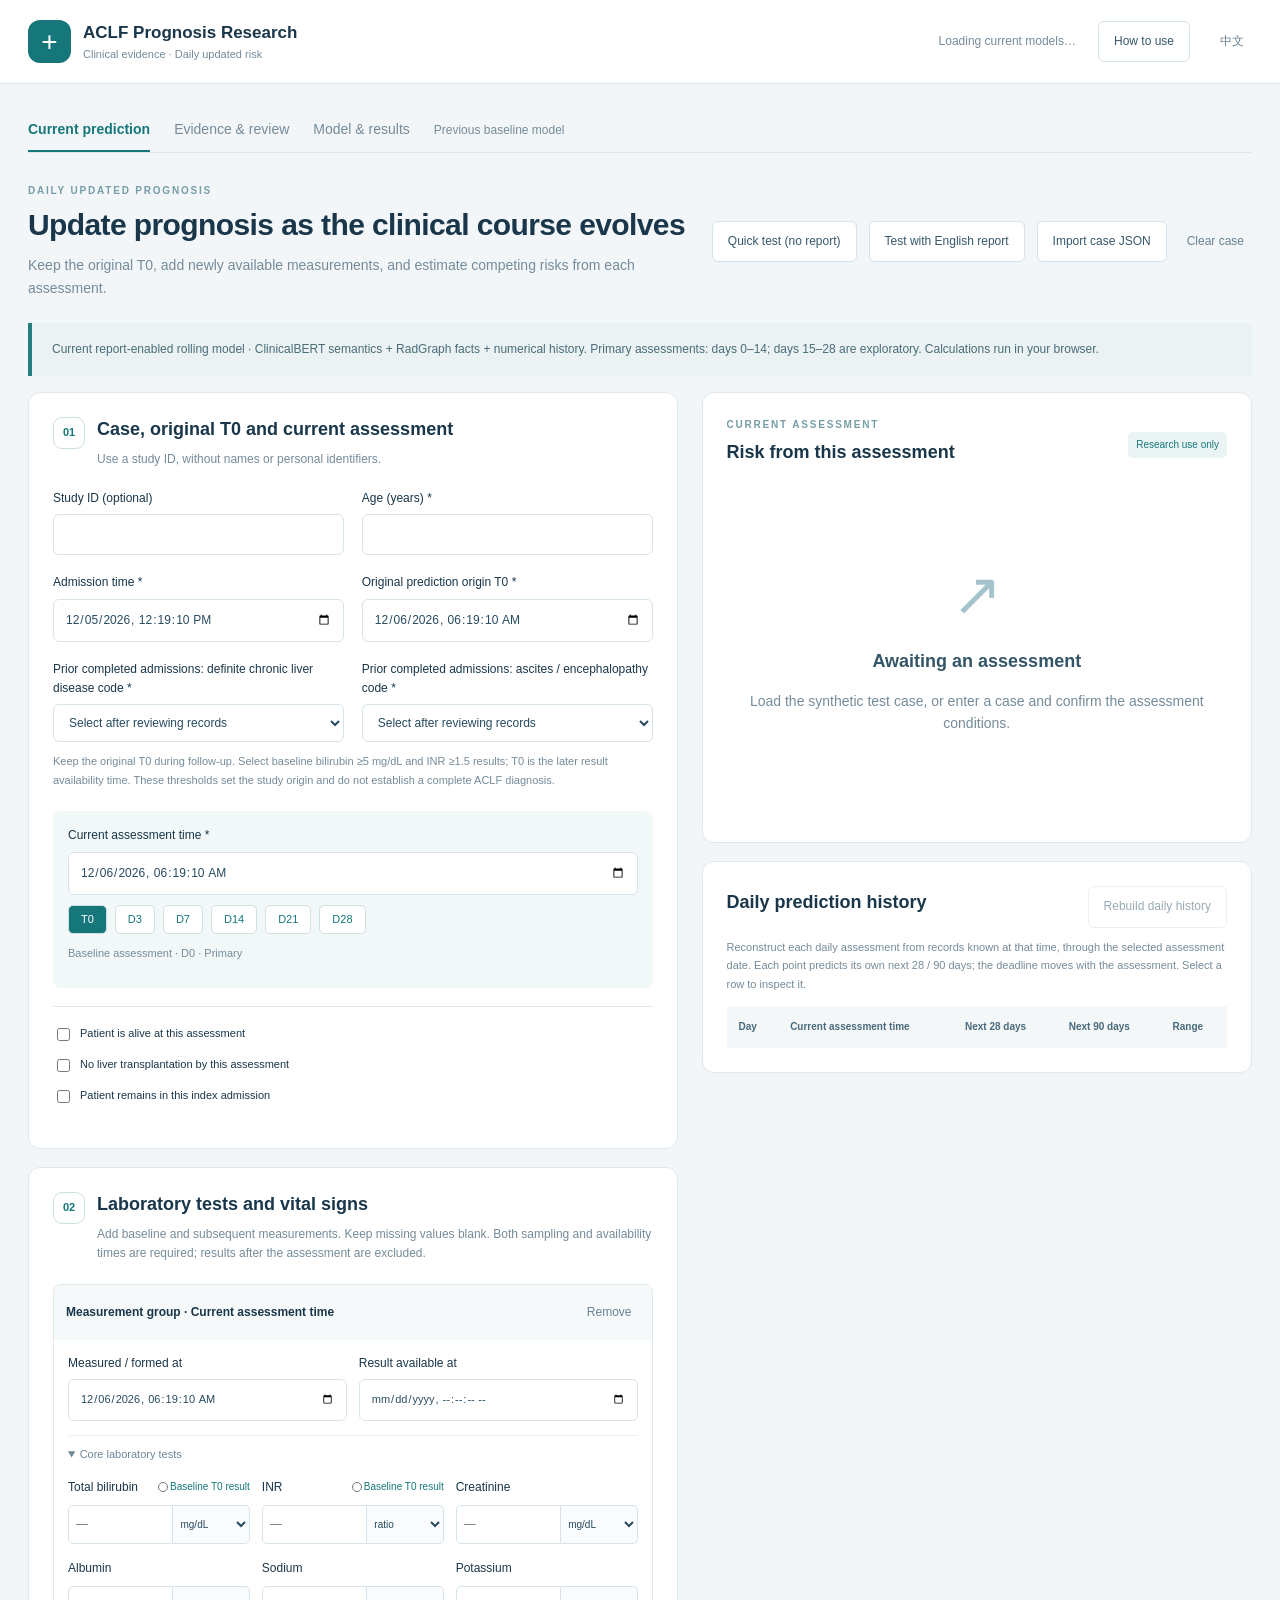
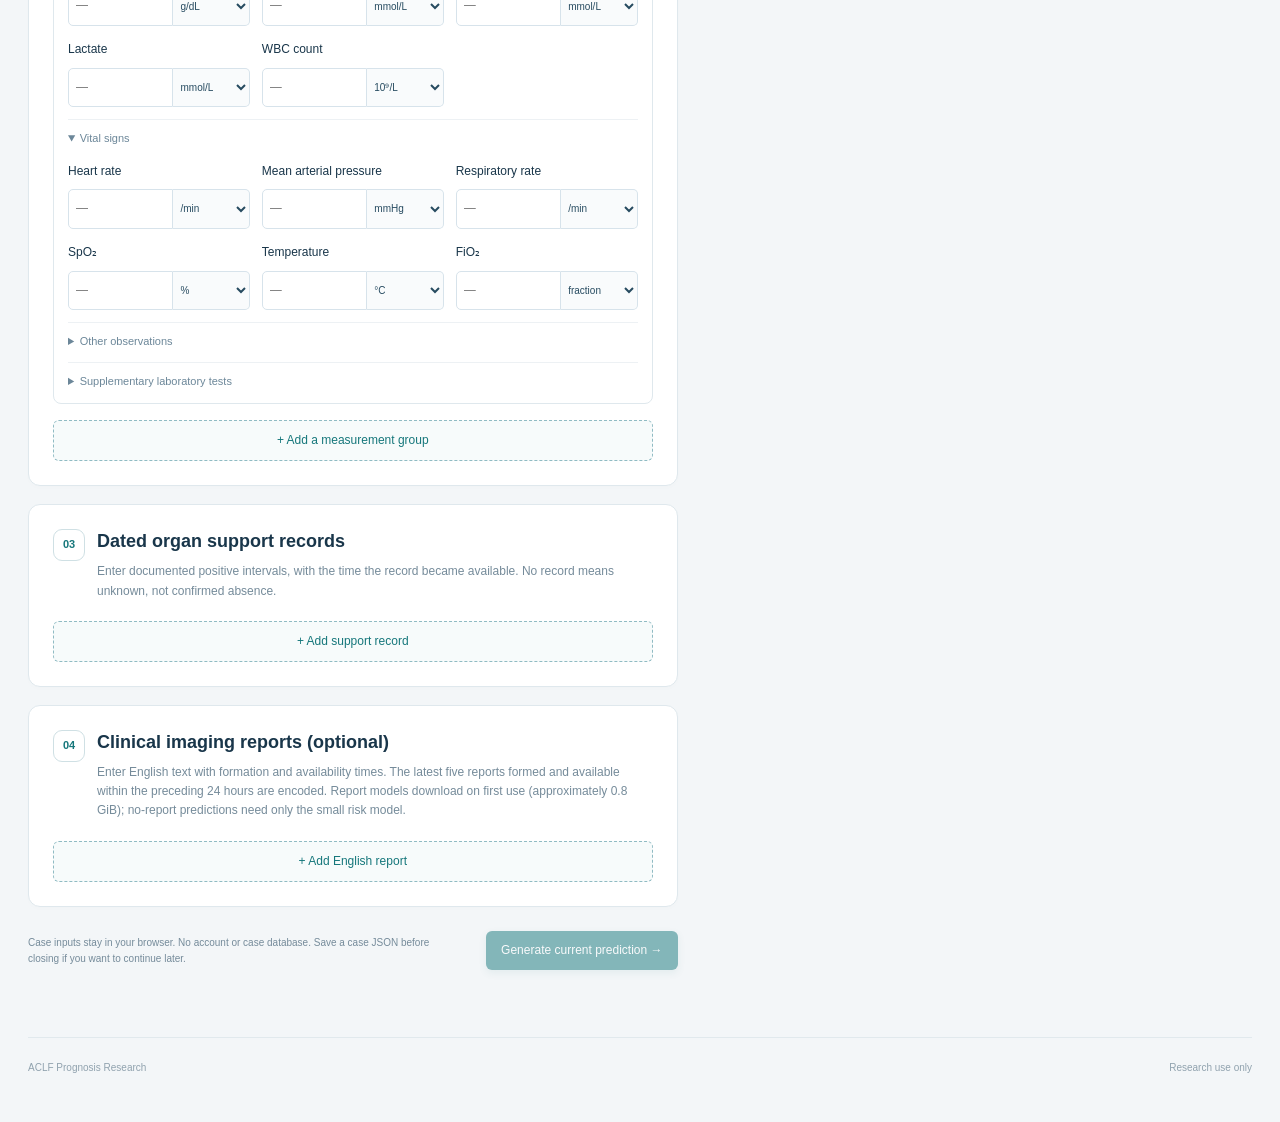
==== rolling.html @ 32590209 "Add report-enabled rolling prognosis, daily history, English guide and current metrics" ====
<!doctype html>
<html lang="en"><head><meta charset="utf-8"><meta name="viewport" content="width=device-width,initial-scale=1"><link rel="icon" href="data:,"><title>ACLF Prognosis Research</title><link rel="stylesheet" href="./site.css"><link rel="stylesheet" href="./rolling.css"><script type="module" src="./rolling-ui.mjs"></script></head>
<body><header class="topbar"><a class="brand" href="./index.html"><span class="brand-icon">+</span><span><strong data-t="brand"></strong><small data-t="subtitle"></small></span></a><div class="header-right"><span id="health" role="status" data-t="loading"></span><button id="guide" class="secondary" data-t="guide"></button><button id="language" class="text-button">中文</button></div></header>
<main><nav class="tabs"><button id="predict-tab" class="active" data-t="prediction"></button><button id="evidence-tab" data-t="evidenceTab"></button><button id="metrics" data-t="metrics"></button><a id="legacy-link" href="./baseline.html" data-t="legacy"></a></nav>
<div class="intro"><div><div class="eyebrow">DAILY UPDATED PROGNOSIS</div><h1 data-t="headline"></h1><p data-t="intro"></p></div><div class="intro-actions"><button id="demo" class="secondary" data-t="demo"></button><button id="demo-report" class="secondary" data-t="demoReport"></button><button id="import" class="secondary" data-t="import"></button><input id="import-file" type="file" accept=".json,application/json" hidden><button id="clear" class="text-button" data-t="clear"></button></div></div>
<div class="build-note" data-t="buildNote"></div><div id="demo-note" class="notice" hidden data-t="demoNote"></div><div id="error" class="error" role="alert" hidden></div>
<section id="predict-view"><div class="workspace"><form id="rolling-form">
<section class="panel"><div class="section-title"><span class="step">01</span><div><h2 data-t="caseTitle"></h2><p data-t="caseHelp"></p></div></div><div class="form-grid">
<label><span data-t="caseId"></span><input id="case-id" maxlength="80" autocomplete="off"></label><label><span data-t="age"></span> *<input id="age" type="number" min="18" max="120" required></label>
<label><span data-t="admission"></span> *<input id="admission" type="datetime-local" step="1" required></label><label><span data-t="t0"></span> *<input id="baseline" type="datetime-local" step="1" required></label>
<label><span data-t="prior"></span> *<select id="prior" required></select></label><label><span data-t="decomp"></span> *<select id="decomp" required></select></label></div><p class="field-help" data-t="t0Help"></p>
<div class="assessment-box"><label><span data-t="assessment"></span> *<input id="assessment" type="datetime-local" step="1" required></label><div class="day-shortcuts"><button type="button" data-day="0">T0</button><button type="button" data-day="3">D3</button><button type="button" data-day="7">D7</button><button type="button" data-day="14">D14</button><button type="button" data-day="21">D21</button><button type="button" data-day="28">D28</button></div><p id="day-label" class="field-help"></p></div>
<div class="review-checks"><label><input id="alive" type="checkbox" required><span data-t="alive"></span></label><label><input id="no-lt" type="checkbox" required><span data-t="noLt"></span></label><label><input id="inpatient" type="checkbox" required><span data-t="inpatient"></span></label></div></section>
<section class="panel"><div class="section-title"><span class="step">02</span><div><h2 data-t="measurementTitle"></h2><p data-t="measurementHelp"></p></div></div><div id="batches"></div><button id="add-batch" type="button" class="add-button" data-t="addBatch"></button></section>
<section class="panel"><div class="section-title"><span class="step">03</span><div><h2 data-t="supportTitle"></h2><p data-t="supportHelp"></p></div></div><div id="supports"></div><button id="add-support" type="button" class="add-button" data-t="addSupport"></button></section>
<section class="panel"><div class="section-title"><span class="step">04</span><div><h2 data-t="reportTitle"></h2><p data-t="reportHelp"></p></div></div><div id="reports"></div><button id="add-report" type="button" class="add-button" data-t="addReport"></button></section>
<div class="submit-bar"><p data-t="privacy"></p><button id="predict" type="submit" class="primary" disabled data-t="generate"></button></div></form>
<aside class="results-column"><section class="panel"><div class="result-head"><div><div class="eyebrow">CURRENT ASSESSMENT</div><h2 data-t="riskTitle"></h2></div><span id="scope" class="tag" data-t="research"></span></div><div id="empty" class="empty-state"><div class="empty-symbol">↗</div><h3 data-t="empty"></h3><p data-t="emptyHelp"></p></div>
<div id="results" hidden><div id="result-time" class="case-line"></div><p class="risk-definition field-help" data-t="riskDefinition"></p><div id="risk-cards" class="risk-grid"></div><div class="chart-head"><h3 data-t="curves"></h3><select id="curve-horizon"><option value="28">28 days</option><option value="90">90 days</option></select></div><div class="legend"><span class="death-key" data-t="death"></span><span class="transplant-key" data-t="transplant"></span><span class="free-key" data-t="free"></span></div><svg id="rolling-chart" viewBox="0 0 500 300" role="img"></svg><p class="field-help" data-t="curveHelp"></p><div id="coverage" class="quality-grid"></div><p id="warnings" class="notice" hidden></p><button id="open-evidence" type="button" class="explanation-entry" data-t="openEvidence"></button><div class="export-actions"><button id="export" class="secondary" data-t="export"></button><button id="csv" class="secondary" data-t="csv"></button><button id="print" class="text-button" data-t="print"></button></div><p id="model-id" class="field-help model-id"></p></div></section>
<section class="panel"><div class="chart-head"><h2 data-t="historyTitle"></h2><button id="daily" class="secondary" disabled data-t="daily"></button></div><p class="field-help" data-t="historyHelp"></p><svg id="history-chart" viewBox="0 0 500 270" role="img" hidden></svg><div class="table-wrap"><table><thead><tr><th data-t="day"></th><th data-t="assessment"></th><th data-t="future28"></th><th data-t="future90"></th><th data-t="scope"></th></tr></thead><tbody id="history-rows"></tbody></table></div></section>
</aside></div></section>
<section id="evidence-view" hidden><div class="explanation-layout"><section class="panel"><h2 data-t="evidenceTitle"></h2><p data-t="explainHelp" class="field-help"></p><div id="report-effect" class="explanation-summary"></div><div id="evidence-summary" class="build-note"></div><div class="table-wrap"><table><thead><tr><th data-t="indicator"></th><th data-t="value"></th><th data-t="measured"></th><th data-t="available"></th></tr></thead><tbody id="evidence-rows"></tbody></table></div><h3 data-t="usedReports"></h3><div id="report-evidence"></div></section>
<section class="panel review-panel"><h2 data-t="review"></h2><p class="field-help" data-t="reviewHelp"></p><div class="review-checks"><label><input id="check-time" type="checkbox"><span data-t="checkTime"></span></label><label><input id="check-units" type="checkbox"><span data-t="checkUnits"></span></label><label><input id="check-status" type="checkbox"><span data-t="checkStatus"></span></label></div><label><span data-t="reviewStatus"></span><select id="review-status"></select></label><label><span data-t="notes"></span><textarea id="review-notes" rows="6" maxlength="3000"></textarea></label><p class="field-help" data-t="reviewNote"></p><button id="export-review" class="secondary" data-t="export"></button></section></div></section>
<div id="progress" class="notice" role="status" aria-live="polite" hidden></div><footer><span data-t="brand"></span><span data-t="research"></span></footer></main>
<dialog id="guide-dialog"><div class="guide-head"><h2 data-t="guide"></h2><button id="close-guide" class="secondary" data-t="close"></button></div><div id="guide-content"></div><button id="guide-demo" class="primary" data-t="guideDemo"></button></dialog>
<dialog id="metrics-dialog"><div class="guide-head"><h2 data-t="metrics"></h2><button id="close-metrics" class="secondary" data-t="close"></button></div><p data-t="metricsHelp"></p><div id="metrics-content"></div></dialog>
</body></html>
---- site.css ----
:root{font-family:Inter,"Segoe UI","Microsoft YaHei",sans-serif;color:#19364a;background:#f3f6f8;font-size:14px;line-height:1.6;--teal:#16777b;--muted:#758b9a;--border:#dfe8ed;--death:#ca7358;--blue:#587fac;--green:#438f87}*{box-sizing:border-box}body{margin:0}button,input,select,textarea{font:inherit}button{cursor:pointer}button:disabled{opacity:.5;cursor:wait}a{color:inherit;text-decoration:none}.hidden{display:none!important}.topbar{height:84px;background:white;border-bottom:1px solid var(--border);display:flex;align-items:center;justify-content:space-between;padding:0 max(28px,calc((100vw - 1320px)/2));gap:20px}.brand{display:flex;align-items:center;gap:12px}.brand-icon{font-size:28px;background:var(--teal);color:white;border-radius:12px;width:43px;height:43px;display:grid;place-items:center}.brand strong,.brand small{display:block}.brand strong{font-size:17px}.brand small{font-size:11px;color:var(--muted)}.header-right{display:flex;align-items:center;gap:22px}#health{font-size:12px;color:var(--muted)}#health.ready{color:var(--teal)}#health.failed{color:#b84d42}main{max-width:1320px;padding:24px 28px;margin:auto}.tabs{display:flex;gap:24px;border-bottom:1px solid var(--border);margin-bottom:30px}.tabs button{background:none;border:0;padding:10px 0;color:var(--muted);border-bottom:2px solid transparent}.tabs button.active{color:var(--teal);border-color:var(--teal);font-weight:600}.intro{display:flex;justify-content:space-between;align-items:center;gap:24px;margin:24px 0}.eyebrow{font-size:10px;font-weight:700;letter-spacing:1.8px;color:#769da8}.intro h1{font-size:30px;line-height:1.3;letter-spacing:-.6px;margin:6px 0 10px}.intro p{margin:0;color:var(--muted);max-width:740px}.intro-actions{display:flex;gap:12px;flex-shrink:0}.build-note{border-left:3px solid #82acae;background:#eaf2f3;padding:10px 14px;color:#4a6c79;font-size:12px;margin:0 0 16px}.notice{background:#fff6e9;border:1px solid #f0d7b7;color:#966734;padding:11px 14px;border-radius:7px;margin:12px 0}.workspace{display:grid;grid-template-columns:minmax(0,1.18fr) minmax(0,1fr);gap:24px;align-items:start}.panel{background:white;border:1px solid var(--border);border-radius:12px;padding:24px;margin-bottom:18px;box-shadow:0 2px 5px #15384b03}.section-title{display:flex;gap:12px;margin-bottom:20px}.step{height:32px;width:32px;display:grid;place-items:center;border:1px solid #cfe0e4;border-radius:9px;font-size:11px;font-weight:600;flex-shrink:0;color:var(--teal)}h2{font-size:18px;line-height:1.4;margin:0 0 8px}h3{font-size:13px;margin:22px 0 10px}.section-title p{font-size:12px;color:var(--muted);margin:0}.form-grid,.history-grid{display:grid;grid-template-columns:1fr 1fr;gap:18px}.history-grid{margin-top:18px}label{display:block;font-size:12px}input:not([type=checkbox]):not([type=radio]),select,textarea{display:block;width:100%;padding:10px 11px;color:#274b60;background:#fff;border:1px solid #d7e3eb;border-radius:6px;margin-top:6px;min-width:0}input:focus,select:focus,textarea:focus{outline:2px solid #76b7b7;outline-offset:1px}textarea{resize:vertical}.field-help{font-size:11px;color:var(--muted);line-height:1.7;margin:10px 0}.primary,.secondary,.text-button,.add-button{border:0;padding:10px 15px;border-radius:6px;font-weight:500;font-size:12px}.primary{color:white;background:var(--teal);box-shadow:0 3px 7px #16777b22}.secondary{color:#36576b;background:white;border:1px solid #d4e2e9}.text-button{background:transparent;color:#678293;padding:8px}.add-button{width:100%;border:1px dashed #90bbc3;background:#f7fbfb;color:var(--teal)}.batch,.report{border:1px solid var(--border);border-radius:8px;margin-bottom:16px;overflow:hidden}.batch-header,.report-header{display:flex;justify-content:space-between;align-items:center;gap:8px;padding:10px 12px;background:#f6f9fa;font-size:12px}.remove-batch{background:none;border:0;color:#ab7665;font-size:11px}.batch-times{display:grid;grid-template-columns:1fr 1fr;gap:12px;padding:14px}.measure-group{padding:0 14px 14px}h4{font-size:11px;margin:4px 0 10px;color:#6b8797;font-weight:500}.measure-grid{display:grid;grid-template-columns:repeat(3,minmax(0,1fr));gap:12px}.measurement-label{display:flex;align-items:center;justify-content:space-between;gap:4px;min-height:24px}.measurement-label>label{font-size:10px}.core-trigger{font-size:9px;white-space:nowrap;color:var(--teal);display:flex;align-items:center;gap:2px}.core-trigger input{width:10px;height:10px;margin:0}.measure-input{display:flex}.measure-input input{border-radius:5px 0 0 5px!important;width:58%!important;font-size:12px;padding:9px 7px!important}.measure-input select{border-radius:0 5px 5px 0!important;width:42%;border-left:0;background:#f9fbfc;font-size:10px;padding:5px 3px!important}.group-details{margin:0 14px 12px;border-top:1px solid #edf1f4;padding-top:10px}.group-details>summary{font-size:11px;color:#6c8799;cursor:pointer}.group-details .measure-group{padding:12px 0 0}.support-grid{display:flex;flex-wrap:wrap;gap:14px}.support-grid label{display:flex;align-items:center;gap:5px;font-size:11px}.report-body{padding:14px}.report-body textarea{font-size:12px;line-height:1.7}.submit-bar{display:flex;align-items:center;justify-content:space-between;gap:12px;margin:12px 0 30px}.submit-bar p{font-size:10px;color:var(--muted);max-width:65%}.error{color:#a54139;background:#fff0ee;padding:12px;border:1px solid #efc6c2;border-radius:6px}.result-panel{padding:24px}.result-head{display:flex;justify-content:space-between;align-items:center;margin-bottom:22px}.result-head h2{margin-top:7px}.tag{font-size:10px;color:var(--teal);background:#eaf4f4;border-radius:5px;padding:5px 8px}.empty-state{text-align:center;padding:70px 10px;color:var(--muted)}.empty-symbol{font-size:60px;color:#a4c3cc;line-height:1}.empty-state h3{font-size:18px;color:#345567}.case-line{display:flex;justify-content:space-between;font-size:10px;color:var(--muted);gap:10px}.risk-grid{display:grid;grid-template-columns:1fr 1fr;gap:12px;margin-top:16px}.risk-card{padding:16px;border:1px solid #ecdcd5;background:#faf6f3;border-radius:10px}.period{font-size:11px;color:#867065}.risk-number{font-size:39px;font-weight:650;letter-spacing:-1px;line-height:1.35;color:#bb654a;margin:10px 0}.risk-number span{font-size:15px;margin-left:4px}.risk-label{font-size:10px;color:#a17f6c}.risk-other{display:flex;justify-content:space-between;gap:10px;border-top:1px solid #e9d9d0;padding-top:12px;margin-top:16px;font-size:12px}.risk-other small{display:block;font-size:9px;color:#9b877c}.risk-definition{margin:18px 0 24px}.chart-head{display:flex;justify-content:space-between;align-items:center}.chart-head h3{margin:0}.segmented{display:flex;background:#f1f5f7;padding:3px;border-radius:6px}.segmented button{font-size:10px;padding:5px 10px;background:none;color:#7d909e;border:0;border-radius:4px}.segmented button.active{background:white;color:var(--teal)}.legend{display:flex;gap:15px;font-size:9px;color:var(--muted);margin:16px 0}.legend span:before{content:"";display:inline-block;width:13px;height:2px;margin:0 5px 3px 0}.death-key:before{background:var(--death)}.transplant-key:before{background:var(--green)}.free-key:before{background:var(--blue)}#risk-chart{width:100%;display:block}.quality-grid{display:grid;grid-template-columns:repeat(3,1fr);gap:8px}.quality-grid>div{border:1px solid #e4ecef;padding:10px;border-radius:7px}.quality-grid strong{font-weight:500;font-size:20px;display:block;color:#567d91}.quality-grid span{font-size:9px;color:var(--muted)}.explanation-entry{display:block;width:100%;text-align:left;background:#eff7f7;border:1px solid #d8e8e9;border-radius:7px;padding:15px;color:var(--teal);font-size:12px;margin-top:22px}.export-actions{display:flex;flex-wrap:wrap;gap:8px;margin-top:16px}.export-actions .secondary,.export-actions .text-button{font-size:10px;padding:8px 9px}.local-footnote{text-align:center;color:var(--muted);font-size:10px}.explain-toolbar{display:flex;align-items:center;gap:14px;margin:20px 0}.explain-toolbar select{width:110px;margin:0}#compute-state{font-size:11px;color:var(--muted)}.explanation-layout{display:grid;grid-template-columns:1.3fr 1fr;gap:22px}.explanation-summary{display:grid;grid-template-columns:repeat(3,1fr);gap:10px;margin:22px 0}.explanation-summary>div{background:#f2f7f8;padding:14px;border-radius:7px}.explanation-summary strong{font-size:25px;display:block}.explanation-summary span{font-size:9px;color:var(--muted)}.contribution-legend{display:flex;gap:14px;font-size:10px;color:var(--muted);margin-bottom:15px}.positive-key:before,.negative-key:before{content:"";width:7px;height:7px;display:inline-block;margin-right:5px}.positive-key:before{background:#cb7d66}.negative-key:before{background:#4c969d}.bar-row{display:grid;grid-template-columns:170px 1fr 55px;gap:10px;align-items:center;margin:12px 0;font-size:11px}.bar-label{line-height:1.4}.bar-track{display:flex;background:#f0f4f6;border-radius:3px;height:15px}.bar-half{width:50%;height:100%}.bar-left{display:flex;justify-content:flex-end;border-right:1px solid #cad6dc}.bar-fill{height:11px;margin-top:2px;border-radius:1px}.positive{background:#cb7d66}.negative{background:#4c969d}.bar-value{text-align:right}.positive-text{color:#bf735b}.negative-text{color:#438992}.review-checks{display:grid;gap:12px;border-top:1px solid var(--border);padding-top:18px;margin:18px 0}.review-checks label{display:flex;align-items:flex-start;gap:7px;font-size:11px}.review-panel>label{margin-top:14px}#review-focus{font-size:11px;color:#678496;padding-left:18px}.table-head{display:flex;gap:18px;align-items:center;flex-wrap:wrap}.table-head>div{flex:1}.table-head input{max-width:220px}.table-head>span{font-size:11px;color:var(--muted)}table{width:100%;border-collapse:collapse;font-size:11px}th{background:#f3f7f8;text-align:left;font-size:10px;color:#486a7c;padding:13px 12px}td{padding:14px 12px;border-bottom:1px solid #eaf0f3;vertical-align:top}td:first-child{min-width:160px}.table-wrap{overflow:auto;margin-top:12px}td details>summary{cursor:pointer;color:#55798d;white-space:nowrap}.evidence-item{padding:10px 0;color:#6d8491;font-size:10px;max-width:420px;white-space:pre-wrap;overflow-wrap:anywhere}.flow{display:flex;align-items:center;justify-content:space-between;gap:12px;padding:24px 0}.flow span{padding:20px;border-radius:9px;background:#edf5f5;color:#31757b}.flow b{color:#8ca8b4}footer{display:flex;justify-content:space-between;gap:16px;font-size:10px;color:#90a2ae;border-top:1px solid #e1e9ed;padding:22px 0;margin-top:30px}@media(max-width:1000px){.workspace{grid-template-columns:1fr 1fr;gap:16px}.panel{padding:18px}.measure-grid{grid-template-columns:repeat(2,minmax(0,1fr))}.intro h1{font-size:26px}.explanation-layout{grid-template-columns:1fr}.bar-row{grid-template-columns:180px 1fr 55px}}@media(max-width:760px){main{padding:16px}.topbar{padding:12px 16px;height:auto;min-height:75px}.header-right{gap:8px}#health{max-width:130px;font-size:10px}.brand strong{font-size:13px}.brand small{font-size:9px}.workspace{grid-template-columns:1fr}.intro{align-items:flex-start;flex-direction:column;gap:14px}.intro h1{font-size:26px}.form-grid,.history-grid,.batch-times{grid-template-columns:1fr 1fr}.risk-number{font-size:34px}.explanation-summary strong{font-size:22px}.bar-row{grid-template-columns:125px 1fr 45px;gap:7px;font-size:10px}.flow{flex-wrap:wrap}.flow span{padding:12px}.tabs{gap:20px}.tabs button{font-size:12px}footer{font-size:9px}.results-column{order:2}}@media print{body{background:white}.topbar,.tabs,.intro-actions,.submit-bar,.export-actions,.explain-toolbar,.add-button,.build-note,.local-footnote,#language{display:none!important}.workspace{display:block}#case-form{display:none}.panel{box-shadow:none;break-inside:avoid}.results-column{width:100%}.table-wrap{overflow:visible}.explanation-layout{display:block}main{padding:0}}

.quality-grid{grid-template-columns:repeat(4,minmax(0,1fr))}.quality-grid small,.explanation-summary small{display:block;font-size:10px;color:var(--muted);line-height:1.4}.bar-fill{min-width:0}.risk-other{gap:10px;flex-wrap:wrap}.report-text{overflow-wrap:anywhere}@media(max-width:760px){.quality-grid{grid-template-columns:repeat(2,minmax(0,1fr))}}

[hidden]{display:none!important}.build-note{border-left:4px solid #247e82;padding:16px 20px;line-height:1.7}.workspace>*{min-width:0}
@media(max-width:760px){.workspace{grid-template-columns:minmax(0,1fr)}.form-grid,.history-grid,.batch-times{grid-template-columns:repeat(2,minmax(0,1fr))}.submit-bar{flex-direction:column;align-items:stretch}.submit-bar p{max-width:none}.brand{min-width:0}.brand-icon{flex-shrink:0}.tabs{gap:12px;flex-wrap:wrap}}
---- rolling.css ----
.tabs a{font-size:12px;padding:10px 0;color:var(--muted)}.tabs{align-items:center}.assessment-box{margin-top:22px;background:#f2f8f8;padding:15px;border-radius:8px}.day-shortcuts{display:flex;gap:8px;margin-top:10px;flex-wrap:wrap}.day-shortcuts button{border:1px solid #cde0e2;color:var(--teal);background:white;border-radius:5px;padding:5px 12px;font-size:11px}.day-shortcuts button.active{background:var(--teal);color:white}.chart-head select{width:100px;margin:0}.support-record{border:1px solid var(--border);padding:14px;border-radius:8px;margin-bottom:12px}.row-actions{display:flex;justify-content:space-between;align-items:center;margin-bottom:8px}.time-grid{display:grid;grid-template-columns:1fr 1fr;gap:12px}.model-id{word-break:break-all;margin-top:18px}.risk-card .deadline{font-size:10px;color:#806f65;margin-top:10px}.results-column svg{width:100%;display:block}#history-rows button{border:0;background:#eff7f7;color:var(--teal);border-radius:5px;padding:5px 8px;font-size:11px}#history-rows tr.selected{background:#f0f8f8}#history-rows td:first-child{min-width:55px}#history-chart{margin:15px 0}.report-evidence{border-top:1px solid var(--border);padding-top:12px;margin-top:12px}.report-evidence p{white-space:pre-wrap;max-height:260px;overflow:auto;font-size:12px}.batch-times input,.time-grid input{font-size:11px}dialog{border:1px solid var(--border);border-radius:14px;max-width:680px;width:calc(100% - 32px);padding:26px;color:#19364a;max-height:88vh;overflow:auto}dialog::backdrop{background:#15384b66}.guide-head{display:flex;justify-content:space-between;gap:16px;align-items:center}#guide-content{font-size:14px;line-height:1.8}#guide-content li{margin:12px 0}.intro-actions{flex-wrap:wrap}#progress{position:sticky;bottom:16px;z-index:3;box-shadow:0 4px 20px #19364a22}.evidence-panel-empty{padding:30px;color:var(--muted)}@media(max-width:760px){.header-right{flex-wrap:wrap;justify-content:flex-end}.topbar{gap:10px}.tabs{gap:14px;flex-wrap:wrap}.time-grid{grid-template-columns:1fr}.intro-actions{width:100%}.chart-head{gap:12px}.risk-number{font-size:32px}.risk-other{font-size:11px}.form-grid{gap:12px}.model-id{font-size:9px}}@media print{#rolling-form,.tabs,.intro-actions,#daily,#guide,#progress{display:none!important}.workspace{display:block}.panel{break-inside:avoid}.results-column svg{max-height:360px}}
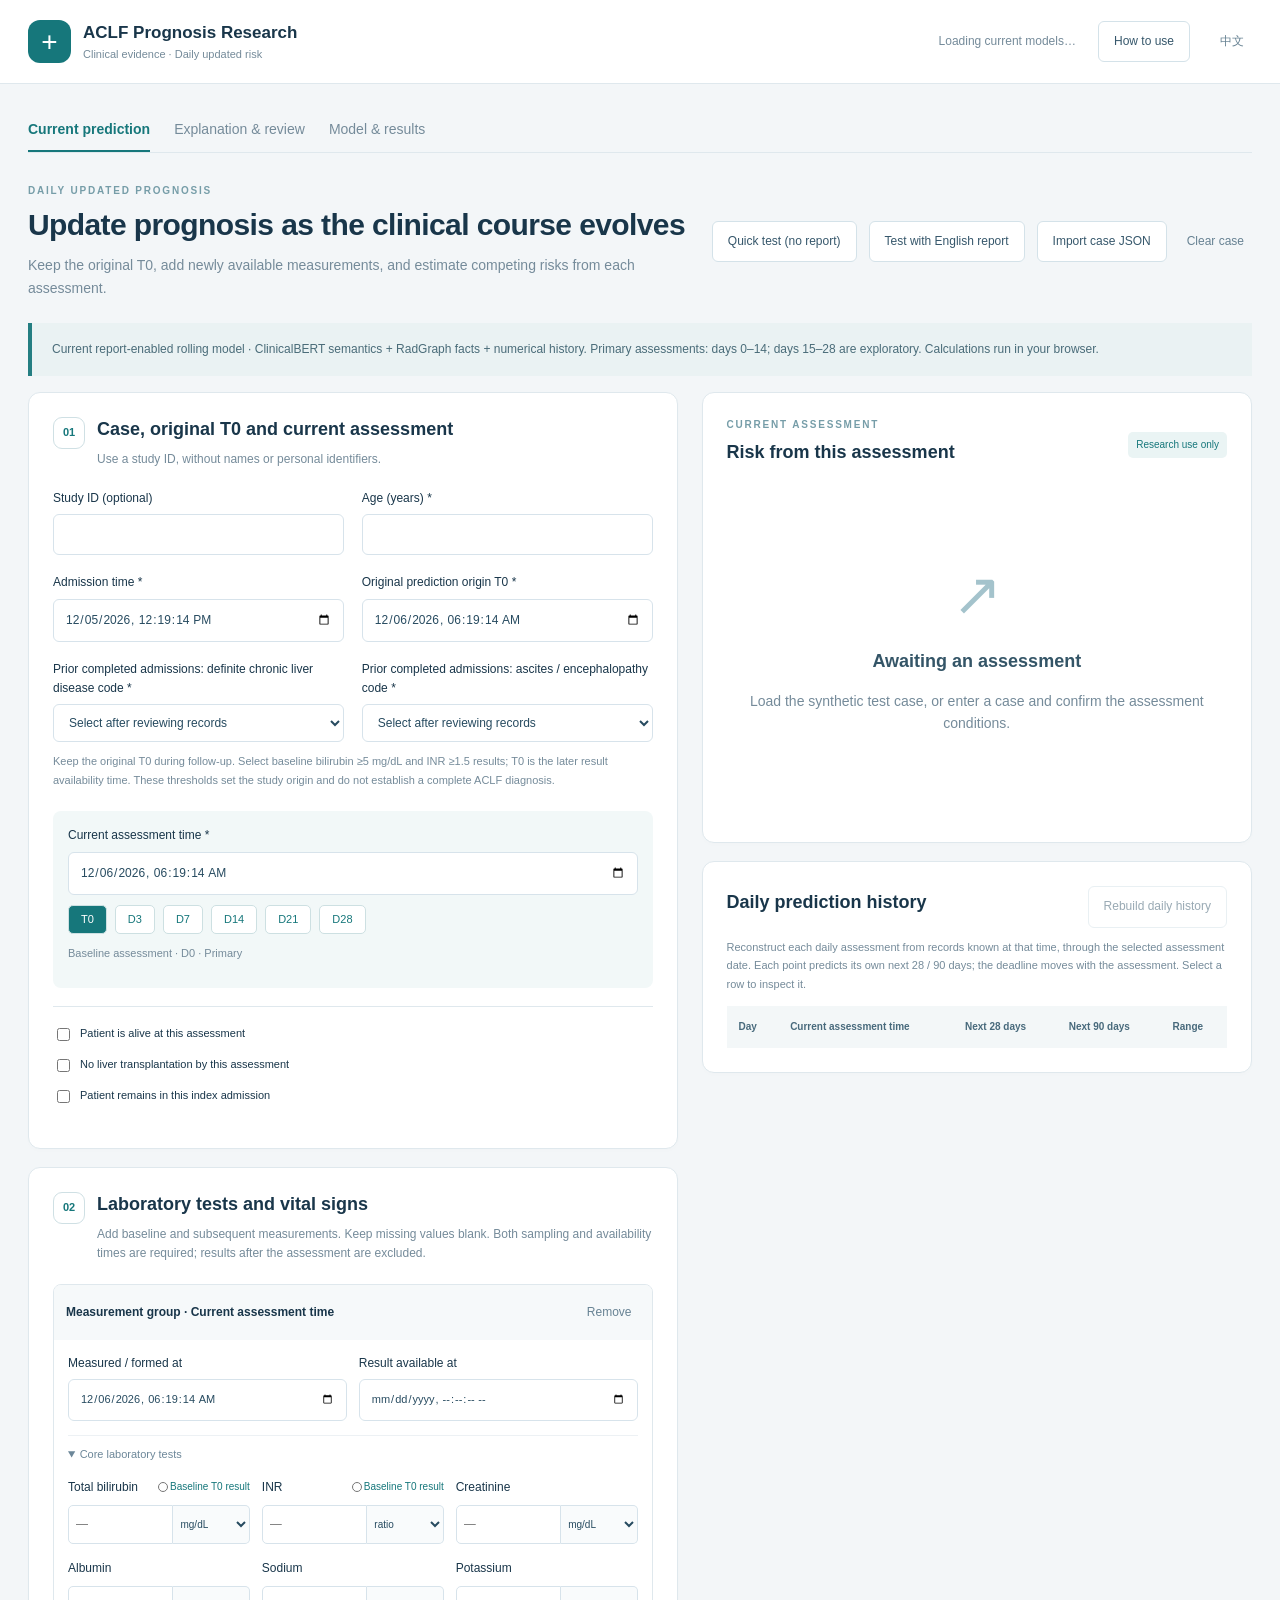
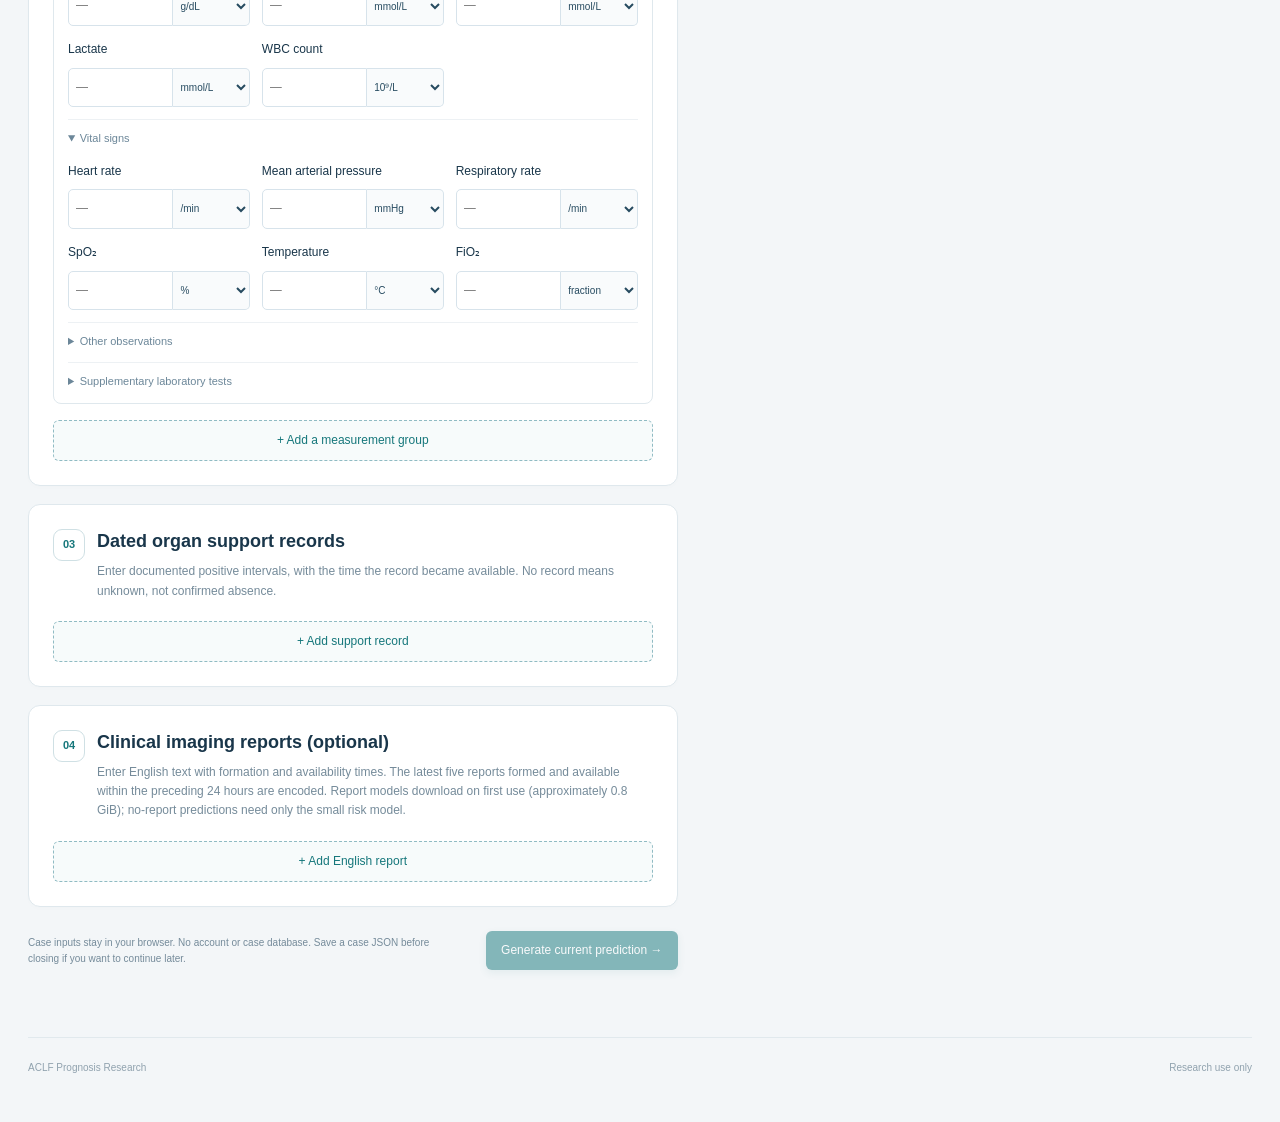
==== commit 7f5ed2ca: "Add current-model rolling Shapley explanations and remove the legacy website model" ====
--- a/rolling.html
+++ b/rolling.html
@@ -1,7 +1,7 @@
 <!doctype html>
-<html lang="en"><head><meta charset="utf-8"><meta name="viewport" content="width=device-width,initial-scale=1"><link rel="icon" href="data:,"><title>ACLF Prognosis Research</title><link rel="stylesheet" href="./site.css"><link rel="stylesheet" href="./rolling.css"><script type="module" src="./rolling-ui.mjs"></script></head>
+<html lang="en"><head><meta charset="utf-8"><meta name="viewport" content="width=device-width,initial-scale=1"><link rel="icon" href="data:,"><title>ACLF Prognosis Research</title><link rel="stylesheet" href="./site.css"><link rel="stylesheet" href="./rolling.css?v=20261025"><script type="module" src="./rolling-ui.mjs?v=20261025"></script></head>
 <body><header class="topbar"><a class="brand" href="./index.html"><span class="brand-icon">+</span><span><strong data-t="brand"></strong><small data-t="subtitle"></small></span></a><div class="header-right"><span id="health" role="status" data-t="loading"></span><button id="guide" class="secondary" data-t="guide"></button><button id="language" class="text-button">中文</button></div></header>
-<main><nav class="tabs"><button id="predict-tab" class="active" data-t="prediction"></button><button id="evidence-tab" data-t="evidenceTab"></button><button id="metrics" data-t="metrics"></button><a id="legacy-link" href="./baseline.html" data-t="legacy"></a></nav>
+<main><nav class="tabs"><button id="predict-tab" class="active" data-t="prediction"></button><button id="evidence-tab" data-t="evidenceTab"></button><button id="metrics" data-t="metrics"></button></nav>
 <div class="intro"><div><div class="eyebrow">DAILY UPDATED PROGNOSIS</div><h1 data-t="headline"></h1><p data-t="intro"></p></div><div class="intro-actions"><button id="demo" class="secondary" data-t="demo"></button><button id="demo-report" class="secondary" data-t="demoReport"></button><button id="import" class="secondary" data-t="import"></button><input id="import-file" type="file" accept=".json,application/json" hidden><button id="clear" class="text-button" data-t="clear"></button></div></div>
 <div class="build-note" data-t="buildNote"></div><div id="demo-note" class="notice" hidden data-t="demoNote"></div><div id="error" class="error" role="alert" hidden></div>
 <section id="predict-view"><div class="workspace"><form id="rolling-form">
@@ -19,8 +19,11 @@
 <div id="results" hidden><div id="result-time" class="case-line"></div><p class="risk-definition field-help" data-t="riskDefinition"></p><div id="risk-cards" class="risk-grid"></div><div class="chart-head"><h3 data-t="curves"></h3><select id="curve-horizon"><option value="28">28 days</option><option value="90">90 days</option></select></div><div class="legend"><span class="death-key" data-t="death"></span><span class="transplant-key" data-t="transplant"></span><span class="free-key" data-t="free"></span></div><svg id="rolling-chart" viewBox="0 0 500 300" role="img"></svg><p class="field-help" data-t="curveHelp"></p><div id="coverage" class="quality-grid"></div><p id="warnings" class="notice" hidden></p><button id="open-evidence" type="button" class="explanation-entry" data-t="openEvidence"></button><div class="export-actions"><button id="export" class="secondary" data-t="export"></button><button id="csv" class="secondary" data-t="csv"></button><button id="print" class="text-button" data-t="print"></button></div><p id="model-id" class="field-help model-id"></p></div></section>
 <section class="panel"><div class="chart-head"><h2 data-t="historyTitle"></h2><button id="daily" class="secondary" disabled data-t="daily"></button></div><p class="field-help" data-t="historyHelp"></p><svg id="history-chart" viewBox="0 0 500 270" role="img" hidden></svg><div class="table-wrap"><table><thead><tr><th data-t="day"></th><th data-t="assessment"></th><th data-t="future28"></th><th data-t="future90"></th><th data-t="scope"></th></tr></thead><tbody id="history-rows"></tbody></table></div></section>
 </aside></div></section>
-<section id="evidence-view" hidden><div class="explanation-layout"><section class="panel"><h2 data-t="evidenceTitle"></h2><p data-t="explainHelp" class="field-help"></p><div id="report-effect" class="explanation-summary"></div><div id="evidence-summary" class="build-note"></div><div class="table-wrap"><table><thead><tr><th data-t="indicator"></th><th data-t="value"></th><th data-t="measured"></th><th data-t="available"></th></tr></thead><tbody id="evidence-rows"></tbody></table></div><h3 data-t="usedReports"></h3><div id="report-evidence"></div></section>
+<section id="evidence-view" hidden>
+<section class="panel explain-selection"><div><h2 data-t="explainSelected"></h2><p id="explain-selected-time" class="field-help"></p></div><label><span data-t="assessment"></span><select id="explain-assessment"></select></label><label><span data-t="explainHorizon"></span><select id="explain-horizon"><option value="28">28 days</option><option value="90">90 days</option></select></label><button id="compute-explanation" class="primary" data-t="computeExplanation"></button></section>
+<div class="explanation-layout"><section class="panel attribution-panel"><h2 data-t="contributions"></h2><p class="field-help" data-t="contributionIntro"></p><div id="attribution-empty" class="notice" data-t="explanationPending"></div><div id="attribution-output" hidden><div id="attribution-summary" class="explanation-summary"></div><div class="contribution-legend"><span class="positive-key" data-t="raises"></span><span class="negative-key" data-t="lowers"></span><span data-t="pp"></span></div><div id="contribution-bars"></div><p id="contribution-balance" class="field-help"></p><p class="field-help" data-t="contributionHelp"></p><details class="all-contributions"><summary data-t="allContributions"></summary><div class="table-wrap"><table><thead><tr><th data-t="indicator"></th><th data-t="value"></th><th data-t="contribution"></th><th data-t="evidenceTitle"></th></tr></thead><tbody id="contribution-rows"></tbody></table></div></details><div class="export-actions"><button id="export-explanation" class="secondary" data-t="exportExplanation"></button><button id="print-explanation" class="text-button" data-t="print"></button></div><p id="explanation-method" class="field-help model-id"></p></div></section>
 <section class="panel review-panel"><h2 data-t="review"></h2><p class="field-help" data-t="reviewHelp"></p><div class="review-checks"><label><input id="check-time" type="checkbox"><span data-t="checkTime"></span></label><label><input id="check-units" type="checkbox"><span data-t="checkUnits"></span></label><label><input id="check-status" type="checkbox"><span data-t="checkStatus"></span></label></div><label><span data-t="reviewStatus"></span><select id="review-status"></select></label><label><span data-t="notes"></span><textarea id="review-notes" rows="6" maxlength="3000"></textarea></label><p class="field-help" data-t="reviewNote"></p><button id="export-review" class="secondary" data-t="export"></button></section></div></section>
+<section id="source-evidence" class="panel" hidden><h2 data-t="evidenceTitle"></h2><div id="evidence-summary" class="build-note"></div><h3 data-t="reportComparison"></h3><p data-t="explainHelp" class="field-help"></p><div id="report-effect" class="explanation-summary"></div><div class="table-wrap"><table><thead><tr><th data-t="indicator"></th><th data-t="value"></th><th data-t="measured"></th><th data-t="available"></th></tr></thead><tbody id="evidence-rows"></tbody></table></div><h3 data-t="usedReports"></h3><div id="report-evidence"></div></section>
 <div id="progress" class="notice" role="status" aria-live="polite" hidden></div><footer><span data-t="brand"></span><span data-t="research"></span></footer></main>
 <dialog id="guide-dialog"><div class="guide-head"><h2 data-t="guide"></h2><button id="close-guide" class="secondary" data-t="close"></button></div><div id="guide-content"></div><button id="guide-demo" class="primary" data-t="guideDemo"></button></dialog>
 <dialog id="metrics-dialog"><div class="guide-head"><h2 data-t="metrics"></h2><button id="close-metrics" class="secondary" data-t="close"></button></div><p data-t="metricsHelp"></p><div id="metrics-content"></div></dialog>
--- a/rolling.css
+++ b/rolling.css
@@ -1 +1,2 @@
 .tabs a{font-size:12px;padding:10px 0;color:var(--muted)}.tabs{align-items:center}.assessment-box{margin-top:22px;background:#f2f8f8;padding:15px;border-radius:8px}.day-shortcuts{display:flex;gap:8px;margin-top:10px;flex-wrap:wrap}.day-shortcuts button{border:1px solid #cde0e2;color:var(--teal);background:white;border-radius:5px;padding:5px 12px;font-size:11px}.day-shortcuts button.active{background:var(--teal);color:white}.chart-head select{width:100px;margin:0}.support-record{border:1px solid var(--border);padding:14px;border-radius:8px;margin-bottom:12px}.row-actions{display:flex;justify-content:space-between;align-items:center;margin-bottom:8px}.time-grid{display:grid;grid-template-columns:1fr 1fr;gap:12px}.model-id{word-break:break-all;margin-top:18px}.risk-card .deadline{font-size:10px;color:#806f65;margin-top:10px}.results-column svg{width:100%;display:block}#history-rows button{border:0;background:#eff7f7;color:var(--teal);border-radius:5px;padding:5px 8px;font-size:11px}#history-rows tr.selected{background:#f0f8f8}#history-rows td:first-child{min-width:55px}#history-chart{margin:15px 0}.report-evidence{border-top:1px solid var(--border);padding-top:12px;margin-top:12px}.report-evidence p{white-space:pre-wrap;max-height:260px;overflow:auto;font-size:12px}.batch-times input,.time-grid input{font-size:11px}dialog{border:1px solid var(--border);border-radius:14px;max-width:680px;width:calc(100% - 32px);padding:26px;color:#19364a;max-height:88vh;overflow:auto}dialog::backdrop{background:#15384b66}.guide-head{display:flex;justify-content:space-between;gap:16px;align-items:center}#guide-content{font-size:14px;line-height:1.8}#guide-content li{margin:12px 0}.intro-actions{flex-wrap:wrap}#progress{position:sticky;bottom:16px;z-index:3;box-shadow:0 4px 20px #19364a22}.evidence-panel-empty{padding:30px;color:var(--muted)}@media(max-width:760px){.header-right{flex-wrap:wrap;justify-content:flex-end}.topbar{gap:10px}.tabs{gap:14px;flex-wrap:wrap}.time-grid{grid-template-columns:1fr}.intro-actions{width:100%}.chart-head{gap:12px}.risk-number{font-size:32px}.risk-other{font-size:11px}.form-grid{gap:12px}.model-id{font-size:9px}}@media print{#rolling-form,.tabs,.intro-actions,#daily,#guide,#progress{display:none!important}.workspace{display:block}.panel{break-inside:avoid}.results-column svg{max-height:360px}}
+.explain-selection{display:flex;align-items:center;gap:18px;flex-wrap:wrap}.explain-selection>div{flex:1;min-width:220px}.explain-selection>label{min-width:125px}.explain-selection>label:first-of-type{min-width:235px}.all-contributions{border-top:1px solid var(--border);padding-top:14px;margin-top:20px}.all-contributions>summary{cursor:pointer;color:var(--teal);font-weight:600}.attribution-panel #contribution-bars{margin:24px 0}.attribution-panel .bar-row{grid-template-columns:170px 1fr 58px}.attribution-panel .bar-label{overflow-wrap:anywhere}.all-contributions td p{max-width:320px;font-size:11px;white-space:pre-wrap}#attribution-summary{margin-top:18px}.explain-selection .field-help{margin-bottom:0}#contribution-balance{border-top:1px solid var(--border);padding-top:14px}@media(max-width:760px){.explain-selection{gap:12px}.explain-selection>label{min-width:0;flex:1}.explain-selection>label:first-of-type{min-width:0;flex-basis:100%}.explain-selection>button{width:100%}.attribution-panel .bar-row{grid-template-columns:120px 1fr 48px}.attribution-panel .bar-label{font-size:10px}}@media print{.explain-selection button,.all-contributions summary{display:none}.all-contributions{border:0}.attribution-panel{break-inside:auto}.bar-row{break-inside:avoid}}
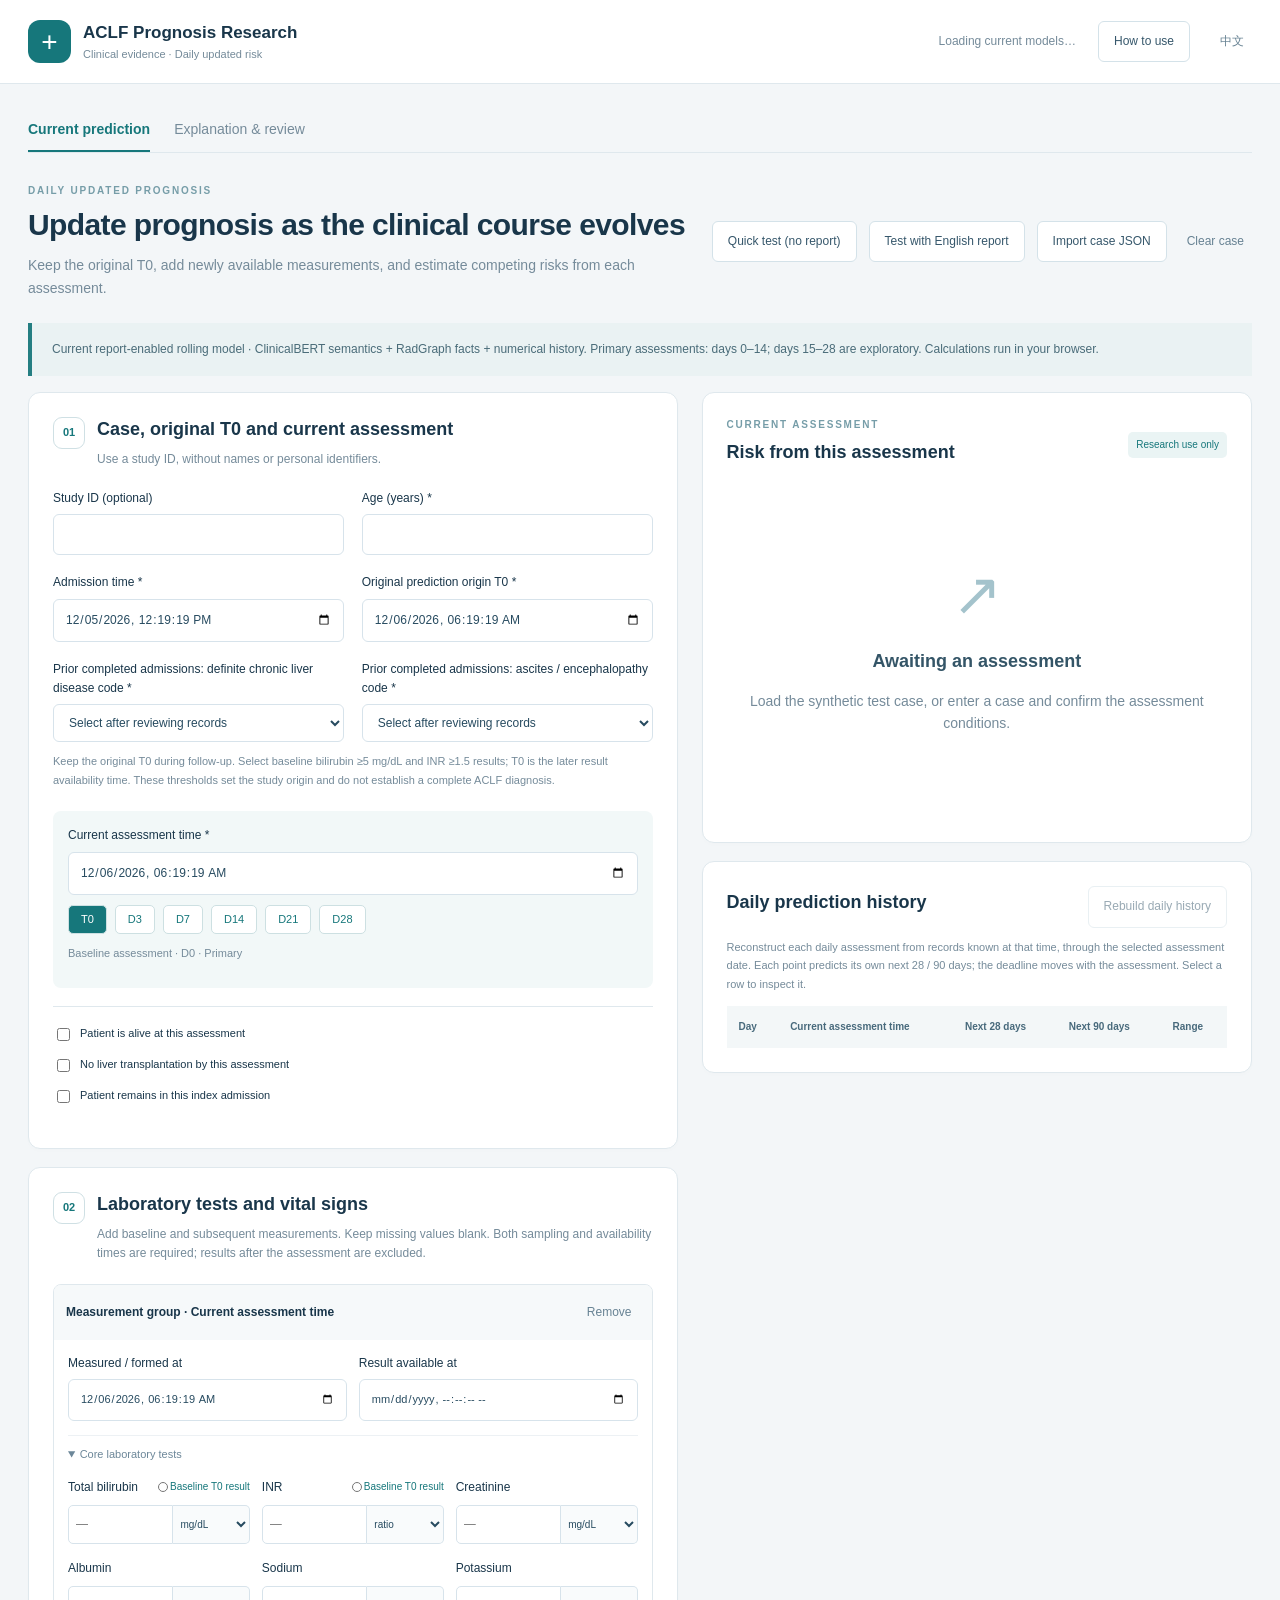
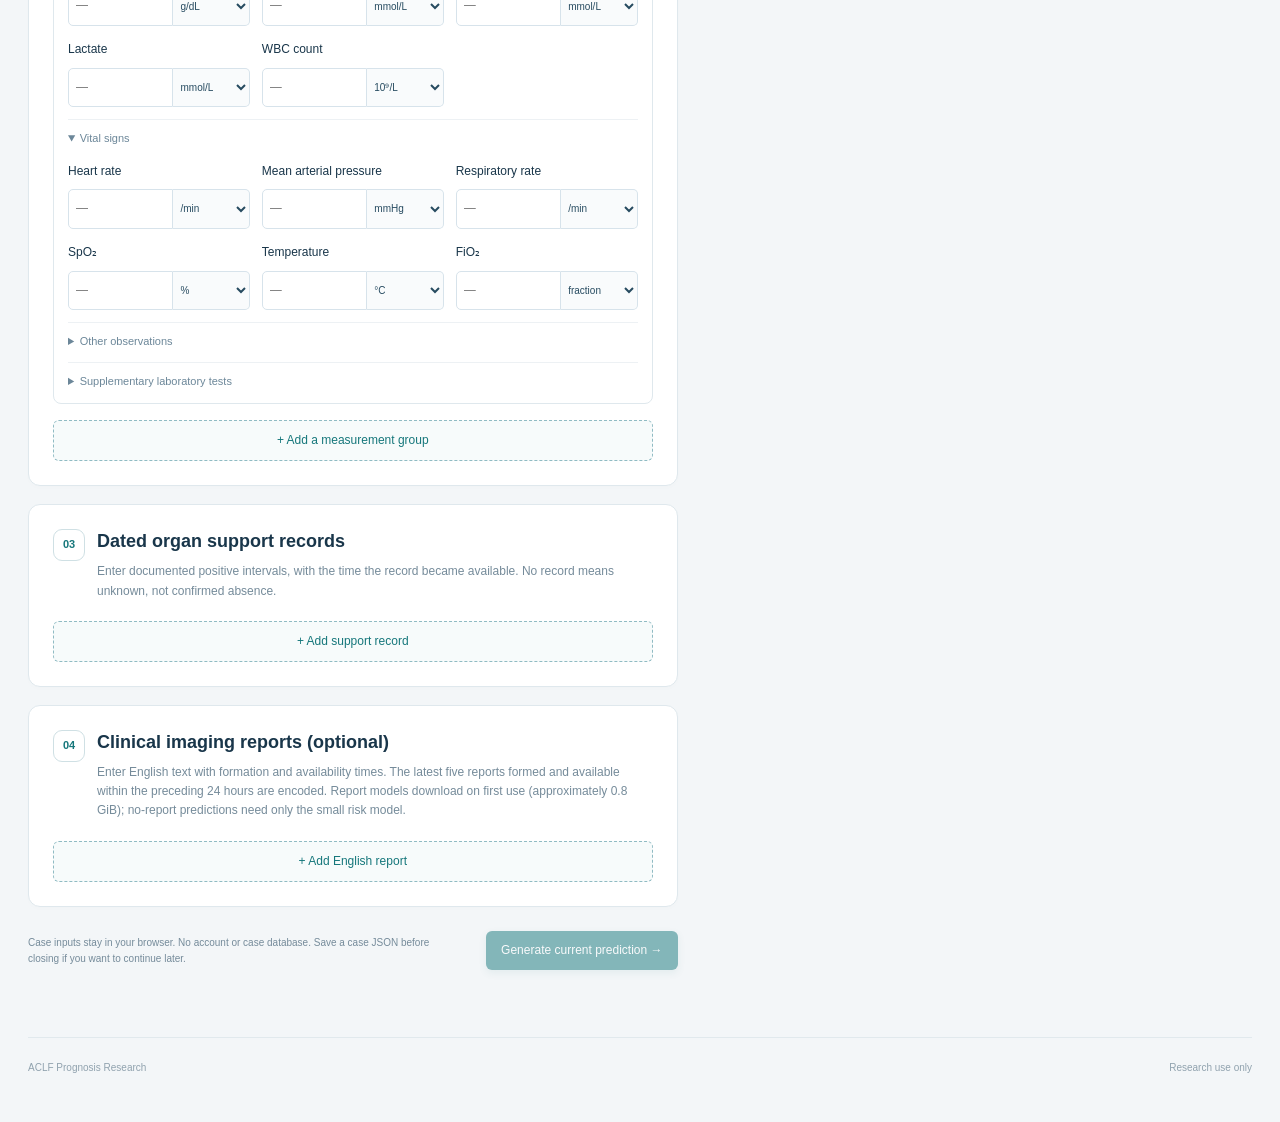
==== commit 2cc822c4: "Remove Model & results navigation, panel and unused website metrics asset" ====
--- a/rolling.html
+++ b/rolling.html
@@ -1,7 +1,7 @@
 <!doctype html>
-<html lang="en"><head><meta charset="utf-8"><meta name="viewport" content="width=device-width,initial-scale=1"><link rel="icon" href="data:,"><title>ACLF Prognosis Research</title><link rel="stylesheet" href="./site.css"><link rel="stylesheet" href="./rolling.css?v=20261025"><script type="module" src="./rolling-ui.mjs?v=20261025"></script></head>
+<html lang="en"><head><meta charset="utf-8"><meta name="viewport" content="width=device-width,initial-scale=1"><link rel="icon" href="data:,"><title>ACLF Prognosis Research</title><link rel="stylesheet" href="./site.css"><link rel="stylesheet" href="./rolling.css?v=20261025-2"><script type="module" src="./rolling-ui.mjs?v=20261025-2"></script></head>
 <body><header class="topbar"><a class="brand" href="./index.html"><span class="brand-icon">+</span><span><strong data-t="brand"></strong><small data-t="subtitle"></small></span></a><div class="header-right"><span id="health" role="status" data-t="loading"></span><button id="guide" class="secondary" data-t="guide"></button><button id="language" class="text-button">中文</button></div></header>
-<main><nav class="tabs"><button id="predict-tab" class="active" data-t="prediction"></button><button id="evidence-tab" data-t="evidenceTab"></button><button id="metrics" data-t="metrics"></button></nav>
+<main><nav class="tabs"><button id="predict-tab" class="active" data-t="prediction"></button><button id="evidence-tab" data-t="evidenceTab"></button></nav>
 <div class="intro"><div><div class="eyebrow">DAILY UPDATED PROGNOSIS</div><h1 data-t="headline"></h1><p data-t="intro"></p></div><div class="intro-actions"><button id="demo" class="secondary" data-t="demo"></button><button id="demo-report" class="secondary" data-t="demoReport"></button><button id="import" class="secondary" data-t="import"></button><input id="import-file" type="file" accept=".json,application/json" hidden><button id="clear" class="text-button" data-t="clear"></button></div></div>
 <div class="build-note" data-t="buildNote"></div><div id="demo-note" class="notice" hidden data-t="demoNote"></div><div id="error" class="error" role="alert" hidden></div>
 <section id="predict-view"><div class="workspace"><form id="rolling-form">
@@ -26,5 +26,4 @@
 <section id="source-evidence" class="panel" hidden><h2 data-t="evidenceTitle"></h2><div id="evidence-summary" class="build-note"></div><h3 data-t="reportComparison"></h3><p data-t="explainHelp" class="field-help"></p><div id="report-effect" class="explanation-summary"></div><div class="table-wrap"><table><thead><tr><th data-t="indicator"></th><th data-t="value"></th><th data-t="measured"></th><th data-t="available"></th></tr></thead><tbody id="evidence-rows"></tbody></table></div><h3 data-t="usedReports"></h3><div id="report-evidence"></div></section>
 <div id="progress" class="notice" role="status" aria-live="polite" hidden></div><footer><span data-t="brand"></span><span data-t="research"></span></footer></main>
 <dialog id="guide-dialog"><div class="guide-head"><h2 data-t="guide"></h2><button id="close-guide" class="secondary" data-t="close"></button></div><div id="guide-content"></div><button id="guide-demo" class="primary" data-t="guideDemo"></button></dialog>
-<dialog id="metrics-dialog"><div class="guide-head"><h2 data-t="metrics"></h2><button id="close-metrics" class="secondary" data-t="close"></button></div><p data-t="metricsHelp"></p><div id="metrics-content"></div></dialog>
 </body></html>
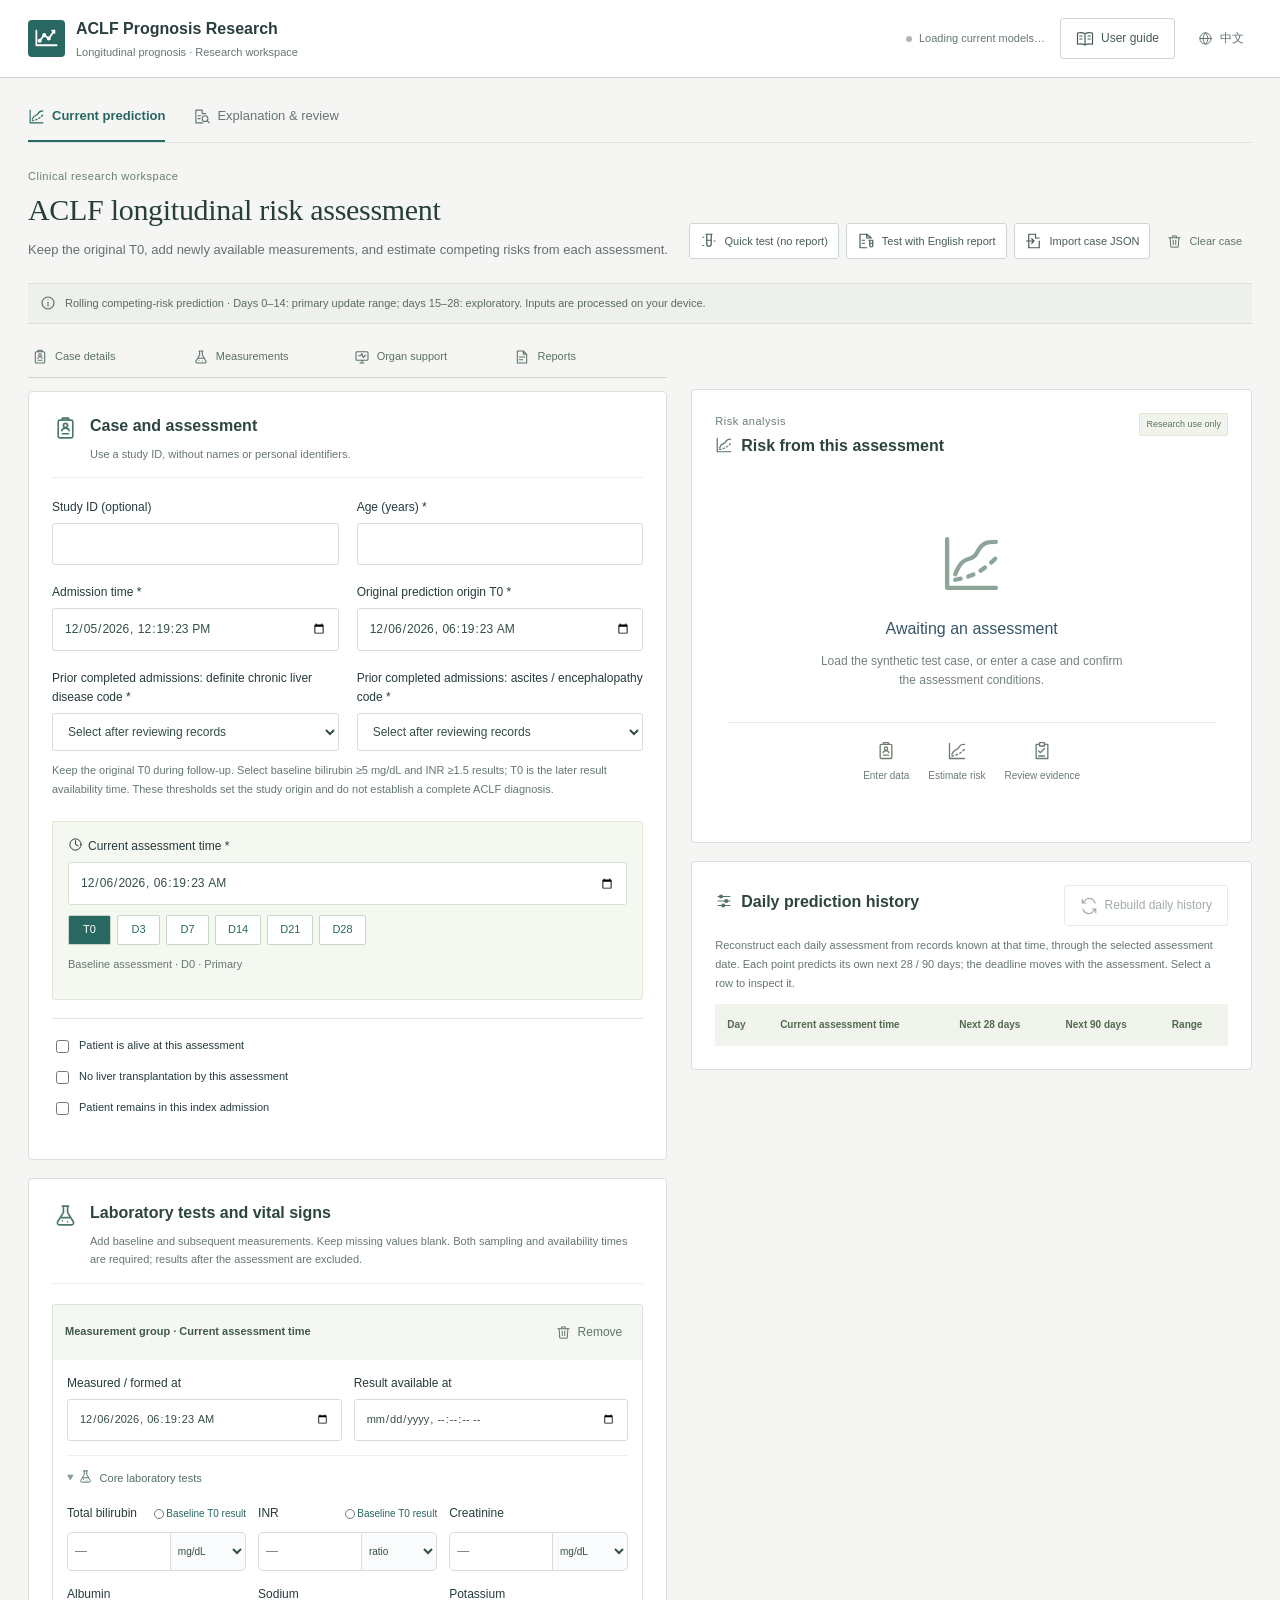
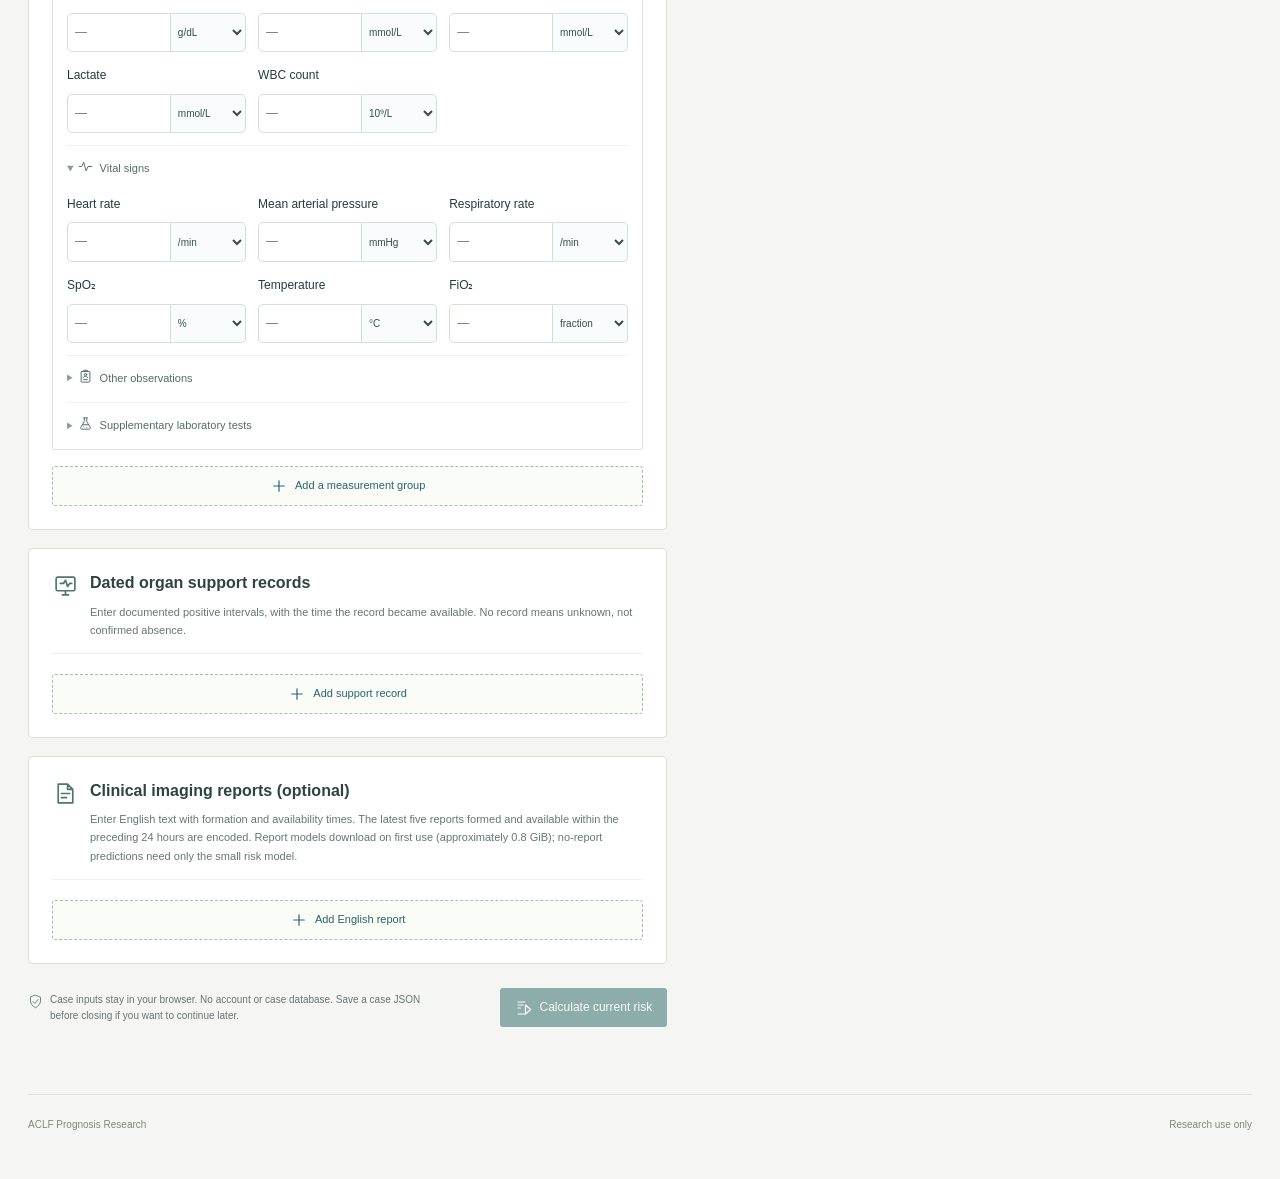
==== commit c322f6e0: "Refine research workspace with consistent clinical icons and restrained styling" ====
--- a/rolling.html
+++ b/rolling.html
@@ -1,29 +1,29 @@
-<!doctype html>
-<html lang="en"><head><meta charset="utf-8"><meta name="viewport" content="width=device-width,initial-scale=1"><link rel="icon" href="data:,"><title>ACLF Prognosis Research</title><link rel="stylesheet" href="./site.css"><link rel="stylesheet" href="./rolling.css?v=20261025-2"><script type="module" src="./rolling-ui.mjs?v=20261025-2"></script></head>
-<body><header class="topbar"><a class="brand" href="./index.html"><span class="brand-icon">+</span><span><strong data-t="brand"></strong><small data-t="subtitle"></small></span></a><div class="header-right"><span id="health" role="status" data-t="loading"></span><button id="guide" class="secondary" data-t="guide"></button><button id="language" class="text-button">中文</button></div></header>
-<main><nav class="tabs"><button id="predict-tab" class="active" data-t="prediction"></button><button id="evidence-tab" data-t="evidenceTab"></button></nav>
-<div class="intro"><div><div class="eyebrow">DAILY UPDATED PROGNOSIS</div><h1 data-t="headline"></h1><p data-t="intro"></p></div><div class="intro-actions"><button id="demo" class="secondary" data-t="demo"></button><button id="demo-report" class="secondary" data-t="demoReport"></button><button id="import" class="secondary" data-t="import"></button><input id="import-file" type="file" accept=".json,application/json" hidden><button id="clear" class="text-button" data-t="clear"></button></div></div>
-<div class="build-note" data-t="buildNote"></div><div id="demo-note" class="notice" hidden data-t="demoNote"></div><div id="error" class="error" role="alert" hidden></div>
-<section id="predict-view"><div class="workspace"><form id="rolling-form">
-<section class="panel"><div class="section-title"><span class="step">01</span><div><h2 data-t="caseTitle"></h2><p data-t="caseHelp"></p></div></div><div class="form-grid">
-<label><span data-t="caseId"></span><input id="case-id" maxlength="80" autocomplete="off"></label><label><span data-t="age"></span> *<input id="age" type="number" min="18" max="120" required></label>
-<label><span data-t="admission"></span> *<input id="admission" type="datetime-local" step="1" required></label><label><span data-t="t0"></span> *<input id="baseline" type="datetime-local" step="1" required></label>
-<label><span data-t="prior"></span> *<select id="prior" required></select></label><label><span data-t="decomp"></span> *<select id="decomp" required></select></label></div><p class="field-help" data-t="t0Help"></p>
-<div class="assessment-box"><label><span data-t="assessment"></span> *<input id="assessment" type="datetime-local" step="1" required></label><div class="day-shortcuts"><button type="button" data-day="0">T0</button><button type="button" data-day="3">D3</button><button type="button" data-day="7">D7</button><button type="button" data-day="14">D14</button><button type="button" data-day="21">D21</button><button type="button" data-day="28">D28</button></div><p id="day-label" class="field-help"></p></div>
-<div class="review-checks"><label><input id="alive" type="checkbox" required><span data-t="alive"></span></label><label><input id="no-lt" type="checkbox" required><span data-t="noLt"></span></label><label><input id="inpatient" type="checkbox" required><span data-t="inpatient"></span></label></div></section>
-<section class="panel"><div class="section-title"><span class="step">02</span><div><h2 data-t="measurementTitle"></h2><p data-t="measurementHelp"></p></div></div><div id="batches"></div><button id="add-batch" type="button" class="add-button" data-t="addBatch"></button></section>
-<section class="panel"><div class="section-title"><span class="step">03</span><div><h2 data-t="supportTitle"></h2><p data-t="supportHelp"></p></div></div><div id="supports"></div><button id="add-support" type="button" class="add-button" data-t="addSupport"></button></section>
-<section class="panel"><div class="section-title"><span class="step">04</span><div><h2 data-t="reportTitle"></h2><p data-t="reportHelp"></p></div></div><div id="reports"></div><button id="add-report" type="button" class="add-button" data-t="addReport"></button></section>
-<div class="submit-bar"><p data-t="privacy"></p><button id="predict" type="submit" class="primary" disabled data-t="generate"></button></div></form>
-<aside class="results-column"><section class="panel"><div class="result-head"><div><div class="eyebrow">CURRENT ASSESSMENT</div><h2 data-t="riskTitle"></h2></div><span id="scope" class="tag" data-t="research"></span></div><div id="empty" class="empty-state"><div class="empty-symbol">↗</div><h3 data-t="empty"></h3><p data-t="emptyHelp"></p></div>
-<div id="results" hidden><div id="result-time" class="case-line"></div><p class="risk-definition field-help" data-t="riskDefinition"></p><div id="risk-cards" class="risk-grid"></div><div class="chart-head"><h3 data-t="curves"></h3><select id="curve-horizon"><option value="28">28 days</option><option value="90">90 days</option></select></div><div class="legend"><span class="death-key" data-t="death"></span><span class="transplant-key" data-t="transplant"></span><span class="free-key" data-t="free"></span></div><svg id="rolling-chart" viewBox="0 0 500 300" role="img"></svg><p class="field-help" data-t="curveHelp"></p><div id="coverage" class="quality-grid"></div><p id="warnings" class="notice" hidden></p><button id="open-evidence" type="button" class="explanation-entry" data-t="openEvidence"></button><div class="export-actions"><button id="export" class="secondary" data-t="export"></button><button id="csv" class="secondary" data-t="csv"></button><button id="print" class="text-button" data-t="print"></button></div><p id="model-id" class="field-help model-id"></p></div></section>
-<section class="panel"><div class="chart-head"><h2 data-t="historyTitle"></h2><button id="daily" class="secondary" disabled data-t="daily"></button></div><p class="field-help" data-t="historyHelp"></p><svg id="history-chart" viewBox="0 0 500 270" role="img" hidden></svg><div class="table-wrap"><table><thead><tr><th data-t="day"></th><th data-t="assessment"></th><th data-t="future28"></th><th data-t="future90"></th><th data-t="scope"></th></tr></thead><tbody id="history-rows"></tbody></table></div></section>
-</aside></div></section>
-<section id="evidence-view" hidden>
-<section class="panel explain-selection"><div><h2 data-t="explainSelected"></h2><p id="explain-selected-time" class="field-help"></p></div><label><span data-t="assessment"></span><select id="explain-assessment"></select></label><label><span data-t="explainHorizon"></span><select id="explain-horizon"><option value="28">28 days</option><option value="90">90 days</option></select></label><button id="compute-explanation" class="primary" data-t="computeExplanation"></button></section>
-<div class="explanation-layout"><section class="panel attribution-panel"><h2 data-t="contributions"></h2><p class="field-help" data-t="contributionIntro"></p><div id="attribution-empty" class="notice" data-t="explanationPending"></div><div id="attribution-output" hidden><div id="attribution-summary" class="explanation-summary"></div><div class="contribution-legend"><span class="positive-key" data-t="raises"></span><span class="negative-key" data-t="lowers"></span><span data-t="pp"></span></div><div id="contribution-bars"></div><p id="contribution-balance" class="field-help"></p><p class="field-help" data-t="contributionHelp"></p><details class="all-contributions"><summary data-t="allContributions"></summary><div class="table-wrap"><table><thead><tr><th data-t="indicator"></th><th data-t="value"></th><th data-t="contribution"></th><th data-t="evidenceTitle"></th></tr></thead><tbody id="contribution-rows"></tbody></table></div></details><div class="export-actions"><button id="export-explanation" class="secondary" data-t="exportExplanation"></button><button id="print-explanation" class="text-button" data-t="print"></button></div><p id="explanation-method" class="field-help model-id"></p></div></section>
-<section class="panel review-panel"><h2 data-t="review"></h2><p class="field-help" data-t="reviewHelp"></p><div class="review-checks"><label><input id="check-time" type="checkbox"><span data-t="checkTime"></span></label><label><input id="check-units" type="checkbox"><span data-t="checkUnits"></span></label><label><input id="check-status" type="checkbox"><span data-t="checkStatus"></span></label></div><label><span data-t="reviewStatus"></span><select id="review-status"></select></label><label><span data-t="notes"></span><textarea id="review-notes" rows="6" maxlength="3000"></textarea></label><p class="field-help" data-t="reviewNote"></p><button id="export-review" class="secondary" data-t="export"></button></section></div></section>
-<section id="source-evidence" class="panel" hidden><h2 data-t="evidenceTitle"></h2><div id="evidence-summary" class="build-note"></div><h3 data-t="reportComparison"></h3><p data-t="explainHelp" class="field-help"></p><div id="report-effect" class="explanation-summary"></div><div class="table-wrap"><table><thead><tr><th data-t="indicator"></th><th data-t="value"></th><th data-t="measured"></th><th data-t="available"></th></tr></thead><tbody id="evidence-rows"></tbody></table></div><h3 data-t="usedReports"></h3><div id="report-evidence"></div></section>
-<div id="progress" class="notice" role="status" aria-live="polite" hidden></div><footer><span data-t="brand"></span><span data-t="research"></span></footer></main>
-<dialog id="guide-dialog"><div class="guide-head"><h2 data-t="guide"></h2><button id="close-guide" class="secondary" data-t="close"></button></div><div id="guide-content"></div><button id="guide-demo" class="primary" data-t="guideDemo"></button></dialog>
-</body></html>
+<!doctype html>
+<html lang="en"><head><meta charset="utf-8"><meta name="viewport" content="width=device-width,initial-scale=1"><link rel="icon" href="./assets/research-mark.svg"><title>ACLF Prognosis Research</title><link rel="stylesheet" href="./site.css"><link rel="stylesheet" href="./rolling.css?v=20261025-2"><script type="module" src="./rolling-ui.mjs?v=20261101-1"></script><link rel="stylesheet" href="./research-ui.css?v=20261101-1"></head>
+<body><header class="topbar"><a class="brand" href="./index.html"><span class="brand-icon" data-icon="clinical" aria-hidden="true"></span><span><strong data-t="brand"></strong><small data-t="subtitle"></small></span></a><div class="header-right"><span id="health" role="status" data-t="loading"></span><button id="guide" data-icon="book" class="secondary" data-t="guide"></button><button id="language" data-icon="language" class="text-button">中文</button></div></header>
+<main><nav class="tabs"><button id="predict-tab" data-icon="chart" class="active" data-t="prediction"></button><button id="evidence-tab" data-icon="evidence" data-t="evidenceTab"></button></nav>
+<div class="intro"><div><div class="eyebrow" data-t="workspaceLabel"></div><h1 data-t="headline"></h1><p data-t="intro"></p></div><div class="intro-actions"><button id="demo" data-icon="test" class="secondary" data-t="demo"></button><button id="demo-report" data-icon="report-test" class="secondary" data-t="demoReport"></button><button id="import" data-icon="import" class="secondary" data-t="import"></button><input id="import-file" type="file" accept=".json,application/json" hidden><button id="clear" data-icon="trash" class="text-button" data-t="clear"></button></div></div>
+<div class="build-note" data-icon="info" data-t="buildNote"></div><div id="demo-note" class="notice" hidden data-t="demoNote"></div><div id="error" class="error" role="alert" hidden></div>
+<section id="predict-view"><div class="workspace"><form id="rolling-form"><nav class="form-index" aria-label="Case sections"><a href="#case-panel" data-icon="case" data-t="caseNav"></a><a href="#measurement-panel" data-icon="flask" data-t="measurementNav"></a><a href="#support-panel" data-icon="support" data-t="supportNav"></a><a href="#report-panel" data-icon="report" data-t="reportNav"></a></nav>
+<section id="case-panel" class="panel"><div class="section-title"><span class="step" data-icon="case" aria-hidden="true"></span><div><h2 data-t="caseTitle"></h2><p data-t="caseHelp"></p></div></div><div class="form-grid">
+<label><span data-t="caseId"></span><input id="case-id" maxlength="80" autocomplete="off"></label><label><span data-t="age"></span> *<input id="age" type="number" min="18" max="120" required></label>
+<label><span data-t="admission"></span> *<input id="admission" type="datetime-local" step="1" required></label><label><span data-t="t0"></span> *<input id="baseline" type="datetime-local" step="1" required></label>
+<label><span data-t="prior"></span> *<select id="prior" required></select></label><label><span data-t="decomp"></span> *<select id="decomp" required></select></label></div><p class="field-help" data-t="t0Help"></p>
+<div class="assessment-box"><label class="assessment-label" data-icon="clock"><span data-t="assessment"></span> *<input id="assessment" type="datetime-local" step="1" required></label><div class="day-shortcuts"><button type="button" data-day="0">T0</button><button type="button" data-day="3">D3</button><button type="button" data-day="7">D7</button><button type="button" data-day="14">D14</button><button type="button" data-day="21">D21</button><button type="button" data-day="28">D28</button></div><p id="day-label" class="field-help"></p></div>
+<div class="review-checks"><label><input id="alive" type="checkbox" required><span data-t="alive"></span></label><label><input id="no-lt" type="checkbox" required><span data-t="noLt"></span></label><label><input id="inpatient" type="checkbox" required><span data-t="inpatient"></span></label></div></section>
+<section id="measurement-panel" class="panel"><div class="section-title"><span class="step" data-icon="flask" aria-hidden="true"></span><div><h2 data-t="measurementTitle"></h2><p data-t="measurementHelp"></p></div></div><div id="batches"></div><button id="add-batch" data-icon="plus" type="button" class="add-button" data-t="addBatch"></button></section>
+<section id="support-panel" class="panel"><div class="section-title"><span class="step" data-icon="support" aria-hidden="true"></span><div><h2 data-t="supportTitle"></h2><p data-t="supportHelp"></p></div></div><div id="supports"></div><button id="add-support" data-icon="plus" type="button" class="add-button" data-t="addSupport"></button></section>
+<section id="report-panel" class="panel"><div class="section-title"><span class="step" data-icon="report" aria-hidden="true"></span><div><h2 data-t="reportTitle"></h2><p data-t="reportHelp"></p></div></div><div id="reports"></div><button id="add-report" data-icon="plus" type="button" class="add-button" data-t="addReport"></button></section>
+<div class="submit-bar"><p data-icon="shield" data-t="privacy"></p><button id="predict" data-icon="run" type="submit" class="primary" disabled data-t="generate"></button></div></form>
+<aside class="results-column"><section class="panel"><div class="result-head"><div><div class="eyebrow" data-t="assessmentLabel"></div><h2 data-icon="chart" data-t="riskTitle"></h2></div><span id="scope" class="tag" data-t="research"></span></div><div id="empty" class="empty-state"><div class="empty-symbol" data-icon="chart" aria-hidden="true"></div><h3 data-t="empty"></h3><p data-t="emptyHelp"></p><ol class="empty-workflow"><li data-icon="case" data-t="workflowData"></li><li data-icon="chart" data-t="workflowRisk"></li><li data-icon="review" data-t="workflowReview"></li></ol></div>
+<div id="results" hidden><div id="result-time" class="case-line"></div><p class="risk-definition field-help" data-t="riskDefinition"></p><div id="risk-cards" class="risk-grid"></div><div class="chart-head"><h3 data-icon="chart" data-t="curves"></h3><select id="curve-horizon"><option value="28">28 days</option><option value="90">90 days</option></select></div><div class="legend"><span class="death-key" data-t="death"></span><span class="transplant-key" data-t="transplant"></span><span class="free-key" data-t="free"></span></div><svg id="rolling-chart" viewBox="0 0 500 300" role="img"></svg><p class="field-help" data-t="curveHelp"></p><div id="coverage" class="quality-grid"></div><p id="warnings" class="notice" hidden></p><button id="open-evidence" data-icon="evidence" type="button" class="explanation-entry" data-t="openEvidence"></button><div class="export-actions"><button id="export" data-icon="download" class="secondary" data-t="export"></button><button id="csv" data-icon="table" class="secondary" data-t="csv"></button><button id="print" data-icon="print" class="text-button" data-t="print"></button></div><p id="model-id" class="field-help model-id"></p></div></section>
+<section class="panel"><div class="chart-head"><h2 data-icon="timeline" data-t="historyTitle"></h2><button id="daily" data-icon="refresh" class="secondary" disabled data-t="daily"></button></div><p class="field-help" data-t="historyHelp"></p><svg id="history-chart" viewBox="0 0 500 270" role="img" hidden></svg><div class="table-wrap"><table><thead><tr><th data-t="day"></th><th data-t="assessment"></th><th data-t="future28"></th><th data-t="future90"></th><th data-t="scope"></th></tr></thead><tbody id="history-rows"></tbody></table></div></section>
+</aside></div></section>
+<section id="evidence-view" hidden>
+<section class="panel explain-selection"><div><h2 data-icon="calendar" data-t="explainSelected"></h2><p id="explain-selected-time" class="field-help"></p></div><label><span data-t="assessment"></span><select id="explain-assessment"></select></label><label><span data-t="explainHorizon"></span><select id="explain-horizon"><option value="28">28 days</option><option value="90">90 days</option></select></label><button id="compute-explanation" data-icon="bars" class="primary" data-t="computeExplanation"></button></section>
+<div class="explanation-layout"><section class="panel attribution-panel"><h2 data-icon="bars" data-t="contributions"></h2><p class="field-help" data-t="contributionIntro"></p><div id="attribution-empty" class="notice" data-t="explanationPending"></div><div id="attribution-output" hidden><div id="attribution-summary" class="explanation-summary"></div><div class="contribution-legend"><span class="positive-key" data-t="raises"></span><span class="negative-key" data-t="lowers"></span><span data-t="pp"></span></div><div id="contribution-bars"></div><p id="contribution-balance" class="field-help"></p><p class="field-help" data-t="contributionHelp"></p><details class="all-contributions"><summary data-icon="table" data-t="allContributions"></summary><div class="table-wrap"><table><thead><tr><th data-t="indicator"></th><th data-t="value"></th><th data-t="contribution"></th><th data-t="evidenceTitle"></th></tr></thead><tbody id="contribution-rows"></tbody></table></div></details><div class="export-actions"><button id="export-explanation" data-icon="download" class="secondary" data-t="exportExplanation"></button><button id="print-explanation" data-icon="print" class="text-button" data-t="print"></button></div><p id="explanation-method" class="field-help model-id"></p></div></section>
+<section class="panel review-panel"><h2 data-icon="review" data-t="review"></h2><p class="field-help" data-t="reviewHelp"></p><div class="review-checks"><label><input id="check-time" type="checkbox"><span data-t="checkTime"></span></label><label><input id="check-units" type="checkbox"><span data-t="checkUnits"></span></label><label><input id="check-status" type="checkbox"><span data-t="checkStatus"></span></label></div><label><span data-t="reviewStatus"></span><select id="review-status"></select></label><label><span data-t="notes"></span><textarea id="review-notes" rows="6" maxlength="3000"></textarea></label><p class="field-help" data-t="reviewNote"></p><button id="export-review" data-icon="download" class="secondary" data-t="export"></button></section></div></section>
+<section id="source-evidence" class="panel" hidden><h2 data-icon="evidence" data-t="evidenceTitle"></h2><div id="evidence-summary" class="build-note"></div><h3 data-icon="report" data-t="reportComparison"></h3><p data-t="explainHelp" class="field-help"></p><div id="report-effect" class="explanation-summary"></div><div class="table-wrap"><table><thead><tr><th data-t="indicator"></th><th data-t="value"></th><th data-t="measured"></th><th data-t="available"></th></tr></thead><tbody id="evidence-rows"></tbody></table></div><h3 data-icon="report" data-t="usedReports"></h3><div id="report-evidence"></div></section>
+<div id="progress" class="notice" role="status" aria-live="polite" hidden></div><footer><span data-t="brand"></span><span data-t="research"></span></footer></main>
+<dialog id="guide-dialog"><div class="guide-head"><h2 data-t="guide"></h2><button id="close-guide" data-icon="close" class="secondary" data-t="close"></button></div><div id="guide-content"></div><button id="guide-demo" data-icon="test" class="primary" data-t="guideDemo"></button></dialog>
+</body></html>
--- a/research-ui.css
+++ b/research-ui.css
@@ -0,0 +1,227 @@
+/* A restrained research-workspace layer. Prediction and input logic are unchanged. */
+:root {
+  color: #263b3d;
+  background: #f5f6f4;
+  font-family: "Segoe UI", "Helvetica Neue", Arial, "Microsoft YaHei", sans-serif;
+  --teal: #286762;
+  --muted: #667675;
+  --border: #dce2de;
+  --death: #b56b53;
+  --green: #42847a;
+  --blue: #5b7897;
+}
+button, a, input, select, textarea { -webkit-tap-highlight-color: transparent; }
+button, a { transition: background-color .15s, border-color .15s, color .15s; }
+button:focus-visible, a:focus-visible, summary:focus-visible {
+  outline: 2px solid #286762;
+  outline-offset: 3px;
+}
+button:disabled { cursor: not-allowed; }
+[data-icon]::before {
+  content: "";
+  display: inline-block;
+  width: 18px;
+  height: 18px;
+  flex: 0 0 18px;
+  vertical-align: -.22em;
+  background: currentColor;
+  -webkit-mask: var(--ui-icon) center / contain no-repeat;
+  mask: var(--ui-icon) center / contain no-repeat;
+  pointer-events: none;
+}
+button[data-icon], a[data-icon] { display: inline-flex; align-items: center; justify-content: center; gap: 7px; }
+h2[data-icon]::before, h3[data-icon]::before, summary[data-icon]::before { margin-right: 8px; color: #52736d; }
+.topbar { height: 78px; border-bottom-color: #cdd7d1; }
+.brand { gap: 11px; }
+.brand-icon { width: 37px; height: 37px; border-radius: 4px; background: var(--teal); }
+.brand-icon::before { width: 27px; height: 27px; }
+.brand strong { font-size: 16px; font-weight: 650; color: #293f3d; }
+.brand small { font-size: 11px; margin-top: 2px; }
+.header-right { gap: 15px; }
+#health { font-size: 11px; }
+#health::before { content: ""; display: inline-block; height: 6px; width: 6px; border-radius: 50%; background: #abb7b0; margin-right: 7px; }
+#health.ready::before { background: #42847a; }
+#health.failed::before { background: #b56b53; }
+main { max-width: 1360px; padding-top: 15px; }
+.tabs { margin-bottom: 25px; gap: 28px; }
+.tabs button { font-size: 13px; padding: 13px 0; }
+.tabs button::before { width: 17px; height: 17px; flex-basis: 17px; }
+.intro { align-items: flex-end; gap: 20px; margin: 25px 0 22px; flex-wrap: wrap; }
+.intro>div:first-child { flex: 1 1 470px; }
+.eyebrow { text-transform: none; font-size: 11px; font-weight: 500; letter-spacing: .5px; color: #6a7e74; }
+.intro h1 { font-family: Georgia, "Times New Roman", "Songti SC", SimSun, serif; font-weight: 500; font-size: 30px; letter-spacing: -.3px; color: #273f38; margin: 5px 0 10px; }
+.intro p { font-size: 13px; color: #63716c; max-width: 690px; line-height: 1.7; }
+.intro-actions { gap: 7px; flex-wrap: wrap; padding-bottom: 2px; }
+.intro-actions .secondary, .intro-actions .text-button { font-size: 11px; padding: 8px 10px; min-height: 36px; }
+.build-note { background: #eef1eb; border-left: 0; border-top: 1px solid #d9e0d6; border-bottom: 1px solid #d9e0d6; padding: 10px 13px; color: #5a6b5e; font-size: 11px; }
+.build-note[data-icon] { padding-left: 37px; position: relative; }
+.build-note[data-icon]::before { position: absolute; top: 11px; left: 12px; width: 16px; height: 16px; }
+.workspace { grid-template-columns: minmax(0, 1.14fr) minmax(0, 1fr); gap: 24px; }
+.panel { border-radius: 4px; padding: 23px; box-shadow: none; border-color: #d9e0da; scroll-margin-top: 20px; }
+.section-title { align-items: flex-start; gap: 11px; margin-bottom: 20px; padding-bottom: 14px; border-bottom: 1px solid #edf0ea; }
+.step { border: 0; border-radius: 0; width: 27px; height: 27px; color: #4c776c; }
+.step::before { width: 25px; height: 25px; }
+h2 { font-size: 16px; font-weight: 650; color: #2c4540; }
+h3 { color: #3d524c; }
+.section-title p { font-size: 11px; line-height: 1.65; }
+.form-index { display: grid; grid-template-columns: repeat(4, minmax(0, 1fr)); gap: 4px; border-bottom: 1px solid #cdd8cf; margin: 0 0 13px; }
+.form-index a { justify-content: flex-start; font-size: 11px; color: #5b7066; padding: 8px 4px 11px; white-space: nowrap; }
+.form-index a::before { width: 16px; height: 16px; flex-basis: 16px; }
+.form-index a:hover { color: #214f44; background: #eaf0e8; }
+.results-column { padding-top: 49px; }
+.primary, .secondary, .text-button, .add-button { border-radius: 3px; min-height: 35px; }
+.primary { box-shadow: none; background: #286762; }
+.primary:hover:not(:disabled) { background: #1d514b; }
+.secondary { border-color: #cdd7d0; color: #465c53; }
+.secondary:hover:not(:disabled) { background: #f0f4ed; border-color: #91aaa0; }
+.text-button { color: #61756b; }
+.text-button:hover:not(:disabled) { color: #264e3f; background: #edf1e9; }
+.text-button[data-icon]::before { width: 15px; height: 15px; flex-basis: 15px; }
+.add-button { border: 1px dashed #a9bcb0; background: #fafcf8; font-size: 11px; min-height: 37px; }
+.add-button:hover { background: #f0f5ec; border-color: #608b78; }
+input:not([type=checkbox]):not([type=radio]), select, textarea { border-color: #d5dfd5; border-radius: 3px; color: #344f43; }
+input[type=checkbox], input[type=radio] { accent-color: #286762; }
+input:focus, select:focus, textarea:focus { outline: 2px solid #93b4a1; outline-offset: 1px; }
+.assessment-box { background: #f5f7f1; border-radius: 2px; border: 1px solid #e3e8dc; padding: 15px; }
+.assessment-label[data-icon]::before { width: 15px; height: 15px; margin-right: 5px; }
+.day-shortcuts { gap: 6px; }
+.day-shortcuts button { min-width: 43px; min-height: 30px; border-radius: 2px; border-color: #c8d6c9; }
+.batch, .report, .support-record { border-radius: 3px; border-color: #dbe2d8; }
+.batch-header, .report-header { background: #f5f7f2; }
+.group-details>summary { color: #536e61; padding: 3px 0; }
+.group-details>summary::marker { color: #8b9f91; font-size: 10px; }
+.group-details>summary[data-icon]::before { height: 15px; width: 15px; margin-right: 7px; }
+.batch-header strong { font-size: 11px; font-weight: 600; color: #3f594b; }
+.field-help { color: #65786d; }
+.review-checks { border-color: #e1e7dc; }
+.review-checks label { line-height: 1.6; }
+.submit-bar p[data-icon] { position: relative; padding-left: 22px; font-size: 10px; }
+.submit-bar p[data-icon]::before { position: absolute; left: 0; top: 2px; width: 15px; height: 15px; color: #6e8b75; }
+.submit-bar .primary { flex-shrink: 0; }
+.result-head { margin-bottom: 18px; align-items: flex-start; }
+.result-head .eyebrow { margin-bottom: 4px; }
+.result-head h2 { margin-top: 4px; }
+.tag { color: #5d765f; background: #f1f4ec; border: 1px solid #e1e7da; border-radius: 2px; padding: 3px 6px; font-size: 9px; }
+.empty-state { padding: 48px 12px 35px; }
+.empty-symbol { margin: 0 auto 20px; color: #8da498; }
+.empty-symbol::before { width: 65px; height: 65px; }
+.empty-state h3 { font-size: 16px; font-weight: 500; margin-top: 12px; }
+.empty-state>p { font-size: 12px; max-width: 310px; margin: 10px auto; color: #738278; }
+.empty-workflow { list-style: none; margin: 32px 0 0; padding: 18px 0 0; border-top: 1px solid #e8ede4; display: flex; justify-content: center; gap: 19px; }
+.empty-workflow li { font-size: 10px; color: #6c7c6f; }
+.empty-workflow li::before { display: block; margin: 0 auto 7px; width: 20px; height: 20px; }
+.risk-card { background: #fff; border-color: #dfe3d8; border-top: 2px solid #b27b61; border-radius: 2px; padding: 15px; }
+.period { color: #655c51; font-size: 11px; }
+.period[data-icon]::before { height: 15px; width: 15px; margin-right: 5px; color: #8a9382; }
+.risk-number { font-family: "Segoe UI", Arial, sans-serif; font-size: 36px; font-weight: 600; letter-spacing: -.7px; color: #a86148; font-variant-numeric: tabular-nums; }
+.risk-label { color: #856f5b; }
+.risk-other { border-color: #e6e6dc; font-size: 11px; color: #5c7061; }
+.risk-card .deadline { color: #778273; }
+.quality-grid { gap: 0; border-top: 1px solid #e0e6d9; border-bottom: 1px solid #e0e6d9; margin-top: 16px; }
+.quality-grid>div { position: relative; border: 0; border-right: 1px solid #e5e9df; border-radius: 0; padding: 12px 7px 12px 28px; }
+.quality-grid>div:last-child { border-right: 0; }
+.quality-grid>div[data-icon]::before { position: absolute; top: 17px; left: 6px; height: 16px; width: 16px; color: #78937a; }
+.quality-grid strong { color: #4d6d53; font-size: 18px; font-variant-numeric: tabular-nums; }
+.quality-grid small { font-size: 9px; }
+.explanation-entry { border-radius: 3px; background: #f1f5ed; border-color: #cfddca; font-size: 12px; justify-content: flex-start!important; padding: 13px; }
+.explanation-entry:hover { background: #e8f0e1; }
+.explanation-summary { gap: 0; border-top: 1px solid #dde5d7; border-bottom: 1px solid #dde5d7; }
+.explanation-summary>div { background: #f7f9f3; border-radius: 0; padding: 15px; border-right: 1px solid #dde5d7; }
+.explanation-summary>div:last-child { border-right: 0; }
+.explanation-summary strong { font-size: 23px; font-variant-numeric: tabular-nums; }
+.bar-track { background: #f0f3ec; border-radius: 0; }
+.bar-left { border-color: #b6c7b2; }
+.notice { border-radius: 3px; background: #fbf7ed; border-color: #e9ddc2; color: #897248; font-size: 12px; }
+.error { border-radius: 3px; }
+.model-id { color: #829083; font-size: 9px; }
+th { background: #f1f4ec; color: #52694f; }
+td { border-bottom-color: #e5eadd; }
+td:first-child { min-width: 100px; }
+#history-rows button { background: #f0f4e9; border-radius: 2px; color: #426641; }
+#history-rows tr.selected { background: #f0f5ea; }
+dialog { border-radius: 4px; border-color: #bccbbb; box-shadow: 0 14px 60px #253d3226; }
+dialog::backdrop { background: #243b3159; }
+.guide-head { border-bottom: 1px solid #e1e7d8; padding-bottom: 14px; margin-bottom: 14px; }
+.guide-head h2::before { margin-right: 7px; }
+footer { border-color: #dce4d5; color: #7c8a7a; }
+@media (max-width: 1100px) {
+  .intro>div:first-child { flex-basis: 100%; }
+  .intro-actions { width: 100%; }
+  .workspace { gap: 17px; }
+  .quality-grid>div { padding-left: 9px; padding-top: 29px; }
+  .quality-grid>div[data-icon]::before { left: 10px; top: 10px; height: 14px; width: 14px; }
+}
+@media (max-width: 760px) {
+  main { padding: 14px; }
+  .topbar { height: auto; min-height: 76px; padding: 12px 14px; align-items: flex-start; }
+  .brand { gap: 8px; margin-top: 4px; }
+  .brand-icon { width: 32px; height: 32px; }
+  .brand-icon::before { height: 24px; width: 24px; }
+  .brand strong { font-size: 12px; }
+  .brand small { font-size: 9px; }
+  .header-right { gap: 5px; flex-shrink: 0; max-width: 150px; }
+  #health { flex-basis: 100%; max-width: none; text-align: right; font-size: 9px; }
+  #guide, #language { font-size: 10px; padding: 5px 7px; min-height: 30px; }
+  #guide::before, #language::before { width: 14px; height: 14px; flex-basis: 14px; }
+  .tabs { gap: 22px; margin-bottom: 20px; }
+  .tabs button { font-size: 12px; }
+  .intro { margin-top: 20px; }
+  .intro>div:first-child { flex: none; }
+  .intro h1 { font-size: 26px; }
+  .intro p { font-size: 12px; }
+  .intro-actions { gap: 6px; }
+  .intro-actions .secondary, .intro-actions .text-button { font-size: 10px; padding: 7px 8px; }
+  .build-note { font-size: 10px; }
+  .workspace { grid-template-columns: minmax(0, 1fr); }
+  .results-column { padding-top: 0; }
+  .panel { padding: 17px; }
+  h2 { font-size: 15px; }
+  .form-index a { font-size: 10px; gap: 4px; }
+  .form-index a::before { width: 15px; height: 15px; flex-basis: 15px; }
+  .explain-selection>div { min-width: 0; }
+  .empty-workflow { gap: 22px; }
+  .risk-number { font-size: 32px; }
+  .quality-grid>div { padding-left: 30px; padding-top: 12px; border-bottom: 1px solid #e4e9dc; }
+  .quality-grid>div[data-icon]::before { top: 17px; left: 9px; height: 16px; width: 16px; }
+  .quality-grid>div:nth-child(2) { border-right: 0; }
+  .quality-grid>div:nth-last-child(-n+2) { border-bottom: 0; }
+  .explanation-summary>div { padding: 11px; }
+  .explanation-summary strong { font-size: 22px; }
+}
+@media (prefers-reduced-motion: reduce) { *, *::before { transition: none!important; scroll-behavior: auto!important; } }
+@media print {
+  body { background: #fff; color: #111; }
+  .results-column { padding-top: 0; }
+  .form-index { display: none; }
+  .panel { border-radius: 0; box-shadow: none; }
+  .risk-card { background: #fff; }
+}
+
+[data-icon="clinical"] { --ui-icon: url("data:image/svg+xml,%3Csvg%20xmlns%3D%22http%3A%2F%2Fwww.w3.org%2F2000%2Fsvg%22%20viewBox%3D%220%200%2024%2024%22%20fill%3D%22none%22%20stroke%3D%22black%22%20stroke-width%3D%221.6%22%20stroke-linecap%3D%22round%22%20stroke-linejoin%3D%22round%22%3E%3Cpath%20d%3D%22M3%2018V5m0%2013h18M6%2014l4-5%204%203%205-7%22%2F%3E%3Cpath%20d%3D%22M17%205h2v2%22%2F%3E%3Ccircle%20cx%3D%226%22%20cy%3D%2214%22%20r%3D%221%22%2F%3E%3Ccircle%20cx%3D%2210%22%20cy%3D%229%22%20r%3D%221%22%2F%3E%3Ccircle%20cx%3D%2214%22%20cy%3D%2212%22%20r%3D%221%22%2F%3E%3C%2Fsvg%3E"); }
+[data-icon="case"] { --ui-icon: url("data:image/svg+xml,%3Csvg%20xmlns%3D%22http%3A%2F%2Fwww.w3.org%2F2000%2Fsvg%22%20viewBox%3D%220%200%2024%2024%22%20fill%3D%22none%22%20stroke%3D%22black%22%20stroke-width%3D%221.6%22%20stroke-linecap%3D%22round%22%20stroke-linejoin%3D%22round%22%3E%3Crect%20x%3D%225%22%20y%3D%224%22%20width%3D%2214%22%20height%3D%2217%22%20rx%3D%221.5%22%2F%3E%3Cpath%20d%3D%22M9%204V2h6v2M9%2017h6%22%2F%3E%3Ccircle%20cx%3D%2212%22%20cy%3D%229%22%20r%3D%222%22%2F%3E%3Cpath%20d%3D%22M8.5%2014c.4-1.5%201.6-2.3%203.5-2.3s3.1.8%203.5%202.3%22%2F%3E%3C%2Fsvg%3E"); }
+[data-icon="flask"] { --ui-icon: url("data:image/svg+xml,%3Csvg%20xmlns%3D%22http%3A%2F%2Fwww.w3.org%2F2000%2Fsvg%22%20viewBox%3D%220%200%2024%2024%22%20fill%3D%22none%22%20stroke%3D%22black%22%20stroke-width%3D%221.6%22%20stroke-linecap%3D%22round%22%20stroke-linejoin%3D%22round%22%3E%3Cpath%20d%3D%22M9%203h6M10%203v6l-5.5%209a2%202%200%200%200%201.7%203h11.6a2%202%200%200%200%201.7-3L14%209V3M7.4%2014h9.2%22%2F%3E%3Cpath%20d%3D%22M9%2017h.01M14%2018h.01%22%2F%3E%3C%2Fsvg%3E"); }
+[data-icon="pulse"] { --ui-icon: url("data:image/svg+xml,%3Csvg%20xmlns%3D%22http%3A%2F%2Fwww.w3.org%2F2000%2Fsvg%22%20viewBox%3D%220%200%2024%2024%22%20fill%3D%22none%22%20stroke%3D%22black%22%20stroke-width%3D%221.6%22%20stroke-linecap%3D%22round%22%20stroke-linejoin%3D%22round%22%3E%3Cpath%20d%3D%22M2%2012h4l3-7%204%2014%203-7h6%22%2F%3E%3C%2Fsvg%3E"); }
+[data-icon="support"] { --ui-icon: url("data:image/svg+xml,%3Csvg%20xmlns%3D%22http%3A%2F%2Fwww.w3.org%2F2000%2Fsvg%22%20viewBox%3D%220%200%2024%2024%22%20fill%3D%22none%22%20stroke%3D%22black%22%20stroke-width%3D%221.6%22%20stroke-linecap%3D%22round%22%20stroke-linejoin%3D%22round%22%3E%3Crect%20x%3D%223%22%20y%3D%224%22%20width%3D%2218%22%20height%3D%2213%22%20rx%3D%221.5%22%2F%3E%3Cpath%20d%3D%22M7%2010h3l2-3%202%206%202-3h2M9%2021h6m-3-4v4%22%2F%3E%3C%2Fsvg%3E"); }
+[data-icon="report"] { --ui-icon: url("data:image/svg+xml,%3Csvg%20xmlns%3D%22http%3A%2F%2Fwww.w3.org%2F2000%2Fsvg%22%20viewBox%3D%220%200%2024%2024%22%20fill%3D%22none%22%20stroke%3D%22black%22%20stroke-width%3D%221.6%22%20stroke-linecap%3D%22round%22%20stroke-linejoin%3D%22round%22%3E%3Cpath%20d%3D%22M14%203H5v18h14V8zM14%203v5h5M8%2012h8m-8%204h5%22%2F%3E%3C%2Fsvg%3E"); }
+[data-icon="chart"] { --ui-icon: url("data:image/svg+xml,%3Csvg%20xmlns%3D%22http%3A%2F%2Fwww.w3.org%2F2000%2Fsvg%22%20viewBox%3D%220%200%2024%2024%22%20fill%3D%22none%22%20stroke%3D%22black%22%20stroke-width%3D%221.6%22%20stroke-linecap%3D%22round%22%20stroke-linejoin%3D%22round%22%3E%3Cpath%20d%3D%22M3%203v18h18M6%2016c3-8%206-4%208-8s4-4%207-4%22%2F%3E%3Cpath%20d%3D%22M6%2018c5-1%209-2%2015-8%22%20stroke-dasharray%3D%222%203%22%2F%3E%3C%2Fsvg%3E"); }
+[data-icon="timeline"] { --ui-icon: url("data:image/svg+xml,%3Csvg%20xmlns%3D%22http%3A%2F%2Fwww.w3.org%2F2000%2Fsvg%22%20viewBox%3D%220%200%2024%2024%22%20fill%3D%22none%22%20stroke%3D%22black%22%20stroke-width%3D%221.6%22%20stroke-linecap%3D%22round%22%20stroke-linejoin%3D%22round%22%3E%3Cpath%20d%3D%22M4%206h16M4%2012h16M4%2018h16%22%2F%3E%3Ccircle%20cx%3D%228%22%20cy%3D%226%22%20r%3D%222%22%20fill%3D%22white%22%2F%3E%3Ccircle%20cx%3D%2215%22%20cy%3D%2212%22%20r%3D%222%22%20fill%3D%22white%22%2F%3E%3Ccircle%20cx%3D%2211%22%20cy%3D%2218%22%20r%3D%222%22%20fill%3D%22white%22%2F%3E%3C%2Fsvg%3E"); }
+[data-icon="bars"] { --ui-icon: url("data:image/svg+xml,%3Csvg%20xmlns%3D%22http%3A%2F%2Fwww.w3.org%2F2000%2Fsvg%22%20viewBox%3D%220%200%2024%2024%22%20fill%3D%22none%22%20stroke%3D%22black%22%20stroke-width%3D%221.6%22%20stroke-linecap%3D%22round%22%20stroke-linejoin%3D%22round%22%3E%3Cpath%20d%3D%22M12%203v18M12%206h8v3h-8M5%2011h7v3H5m7%202h5v3h-5%22%2F%3E%3C%2Fsvg%3E"); }
+[data-icon="review"] { --ui-icon: url("data:image/svg+xml,%3Csvg%20xmlns%3D%22http%3A%2F%2Fwww.w3.org%2F2000%2Fsvg%22%20viewBox%3D%220%200%2024%2024%22%20fill%3D%22none%22%20stroke%3D%22black%22%20stroke-width%3D%221.6%22%20stroke-linecap%3D%22round%22%20stroke-linejoin%3D%22round%22%3E%3Cpath%20d%3D%22M8%204H5v17h14V4h-3M9%202h6v4H9zM8%2012l2%202%205-5M8%2018h7%22%2F%3E%3C%2Fsvg%3E"); }
+[data-icon="book"] { --ui-icon: url("data:image/svg+xml,%3Csvg%20xmlns%3D%22http%3A%2F%2Fwww.w3.org%2F2000%2Fsvg%22%20viewBox%3D%220%200%2024%2024%22%20fill%3D%22none%22%20stroke%3D%22black%22%20stroke-width%3D%221.6%22%20stroke-linecap%3D%22round%22%20stroke-linejoin%3D%22round%22%3E%3Cpath%20d%3D%22M12%205c-3-2-6-2-10-1v15c4-1%207-1%2010%201%203-2%206-2%2010-1V4c-4-1-7-1-10%201v15M5%208h3m-3%204h3m8-4h3m-3%204h3%22%2F%3E%3C%2Fsvg%3E"); }
+[data-icon="import"] { --ui-icon: url("data:image/svg+xml,%3Csvg%20xmlns%3D%22http%3A%2F%2Fwww.w3.org%2F2000%2Fsvg%22%20viewBox%3D%220%200%2024%2024%22%20fill%3D%22none%22%20stroke%3D%22black%22%20stroke-width%3D%221.6%22%20stroke-linecap%3D%22round%22%20stroke-linejoin%3D%22round%22%3E%3Cpath%20d%3D%22M14%203H5v18h14v-9M14%203v5h5M2%2012h10m-3-3%203%203-3%203%22%2F%3E%3C%2Fsvg%3E"); }
+[data-icon="download"] { --ui-icon: url("data:image/svg+xml,%3Csvg%20xmlns%3D%22http%3A%2F%2Fwww.w3.org%2F2000%2Fsvg%22%20viewBox%3D%220%200%2024%2024%22%20fill%3D%22none%22%20stroke%3D%22black%22%20stroke-width%3D%221.6%22%20stroke-linecap%3D%22round%22%20stroke-linejoin%3D%22round%22%3E%3Cpath%20d%3D%22M12%203v12m-4-4%204%204%204-4M4%2016v5h16v-5%22%2F%3E%3C%2Fsvg%3E"); }
+[data-icon="table"] { --ui-icon: url("data:image/svg+xml,%3Csvg%20xmlns%3D%22http%3A%2F%2Fwww.w3.org%2F2000%2Fsvg%22%20viewBox%3D%220%200%2024%2024%22%20fill%3D%22none%22%20stroke%3D%22black%22%20stroke-width%3D%221.6%22%20stroke-linecap%3D%22round%22%20stroke-linejoin%3D%22round%22%3E%3Crect%20x%3D%223%22%20y%3D%224%22%20width%3D%2218%22%20height%3D%2216%22%20rx%3D%221%22%2F%3E%3Cpath%20d%3D%22M3%209h18M3%2014h18M9%204v16m6-16v16%22%2F%3E%3C%2Fsvg%3E"); }
+[data-icon="print"] { --ui-icon: url("data:image/svg+xml,%3Csvg%20xmlns%3D%22http%3A%2F%2Fwww.w3.org%2F2000%2Fsvg%22%20viewBox%3D%220%200%2024%2024%22%20fill%3D%22none%22%20stroke%3D%22black%22%20stroke-width%3D%221.6%22%20stroke-linecap%3D%22round%22%20stroke-linejoin%3D%22round%22%3E%3Cpath%20d%3D%22M7%208V3h10v5M7%2017H3V8h18v9h-4M7%2014h10v7H7zM17%2011h1%22%2F%3E%3C%2Fsvg%3E"); }
+[data-icon="plus"] { --ui-icon: url("data:image/svg+xml,%3Csvg%20xmlns%3D%22http%3A%2F%2Fwww.w3.org%2F2000%2Fsvg%22%20viewBox%3D%220%200%2024%2024%22%20fill%3D%22none%22%20stroke%3D%22black%22%20stroke-width%3D%221.6%22%20stroke-linecap%3D%22round%22%20stroke-linejoin%3D%22round%22%3E%3Cpath%20d%3D%22M12%205v14M5%2012h14%22%2F%3E%3C%2Fsvg%3E"); }
+[data-icon="close"] { --ui-icon: url("data:image/svg+xml,%3Csvg%20xmlns%3D%22http%3A%2F%2Fwww.w3.org%2F2000%2Fsvg%22%20viewBox%3D%220%200%2024%2024%22%20fill%3D%22none%22%20stroke%3D%22black%22%20stroke-width%3D%221.6%22%20stroke-linecap%3D%22round%22%20stroke-linejoin%3D%22round%22%3E%3Cpath%20d%3D%22m6%206%2012%2012M6%2018%2018%206%22%2F%3E%3C%2Fsvg%3E"); }
+[data-icon="trash"] { --ui-icon: url("data:image/svg+xml,%3Csvg%20xmlns%3D%22http%3A%2F%2Fwww.w3.org%2F2000%2Fsvg%22%20viewBox%3D%220%200%2024%2024%22%20fill%3D%22none%22%20stroke%3D%22black%22%20stroke-width%3D%221.6%22%20stroke-linecap%3D%22round%22%20stroke-linejoin%3D%22round%22%3E%3Cpath%20d%3D%22M3%206h18M9%206V3h6v3M5%206l1%2015h12l1-15M10%2010v7m4-7v7%22%2F%3E%3C%2Fsvg%3E"); }
+[data-icon="test"] { --ui-icon: url("data:image/svg+xml,%3Csvg%20xmlns%3D%22http%3A%2F%2Fwww.w3.org%2F2000%2Fsvg%22%20viewBox%3D%220%200%2024%2024%22%20fill%3D%22none%22%20stroke%3D%22black%22%20stroke-width%3D%221.6%22%20stroke-linecap%3D%22round%22%20stroke-linejoin%3D%22round%22%3E%3Cpath%20d%3D%22M8%203h8m-7%200v13a3%203%200%200%200%206%200V3M9%2011h6M4%207h1m14%205h1M4%2018h1%22%2F%3E%3C%2Fsvg%3E"); }
+[data-icon="report-test"] { --ui-icon: url("data:image/svg+xml,%3Csvg%20xmlns%3D%22http%3A%2F%2Fwww.w3.org%2F2000%2Fsvg%22%20viewBox%3D%220%200%2024%2024%22%20fill%3D%22none%22%20stroke%3D%22black%22%20stroke-width%3D%221.6%22%20stroke-linecap%3D%22round%22%20stroke-linejoin%3D%22round%22%3E%3Cpath%20d%3D%22M13%203H4v18h9M13%203v5h6V8l-6-5M7%2011h3m-3%204h3M16%2011h5m-4%200v7a2%202%200%200%200%204%200v-7m-4%204h4%22%2F%3E%3C%2Fsvg%3E"); }
+[data-icon="language"] { --ui-icon: url("data:image/svg+xml,%3Csvg%20xmlns%3D%22http%3A%2F%2Fwww.w3.org%2F2000%2Fsvg%22%20viewBox%3D%220%200%2024%2024%22%20fill%3D%22none%22%20stroke%3D%22black%22%20stroke-width%3D%221.6%22%20stroke-linecap%3D%22round%22%20stroke-linejoin%3D%22round%22%3E%3Ccircle%20cx%3D%2212%22%20cy%3D%2212%22%20r%3D%229%22%2F%3E%3Cpath%20d%3D%22M3%2012h18M12%203c5%205%205%2013%200%2018-5-5-5-13%200-18%22%2F%3E%3C%2Fsvg%3E"); }
+[data-icon="shield"] { --ui-icon: url("data:image/svg+xml,%3Csvg%20xmlns%3D%22http%3A%2F%2Fwww.w3.org%2F2000%2Fsvg%22%20viewBox%3D%220%200%2024%2024%22%20fill%3D%22none%22%20stroke%3D%22black%22%20stroke-width%3D%221.6%22%20stroke-linecap%3D%22round%22%20stroke-linejoin%3D%22round%22%3E%3Cpath%20d%3D%22m12%202%208%203v6c0%205-3%208-8%2011-5-3-8-6-8-11V5zM8%2012l3%203%205-6%22%2F%3E%3C%2Fsvg%3E"); }
+[data-icon="info"] { --ui-icon: url("data:image/svg+xml,%3Csvg%20xmlns%3D%22http%3A%2F%2Fwww.w3.org%2F2000%2Fsvg%22%20viewBox%3D%220%200%2024%2024%22%20fill%3D%22none%22%20stroke%3D%22black%22%20stroke-width%3D%221.6%22%20stroke-linecap%3D%22round%22%20stroke-linejoin%3D%22round%22%3E%3Ccircle%20cx%3D%2212%22%20cy%3D%2212%22%20r%3D%229%22%2F%3E%3Cpath%20d%3D%22M12%2011v6m0-10h.01%22%2F%3E%3C%2Fsvg%3E"); }
+[data-icon="evidence"] { --ui-icon: url("data:image/svg+xml,%3Csvg%20xmlns%3D%22http%3A%2F%2Fwww.w3.org%2F2000%2Fsvg%22%20viewBox%3D%220%200%2024%2024%22%20fill%3D%22none%22%20stroke%3D%22black%22%20stroke-width%3D%221.6%22%20stroke-linecap%3D%22round%22%20stroke-linejoin%3D%22round%22%3E%3Cpath%20d%3D%22M13%203H4v18h10M13%203v5h5M7%2011h4m-4%204h3%22%2F%3E%3Ccircle%20cx%3D%2217%22%20cy%3D%2215%22%20r%3D%224%22%2F%3E%3Cpath%20d%3D%22m20%2018%203%203%22%2F%3E%3C%2Fsvg%3E"); }
+[data-icon="calendar"] { --ui-icon: url("data:image/svg+xml,%3Csvg%20xmlns%3D%22http%3A%2F%2Fwww.w3.org%2F2000%2Fsvg%22%20viewBox%3D%220%200%2024%2024%22%20fill%3D%22none%22%20stroke%3D%22black%22%20stroke-width%3D%221.6%22%20stroke-linecap%3D%22round%22%20stroke-linejoin%3D%22round%22%3E%3Crect%20x%3D%223%22%20y%3D%225%22%20width%3D%2218%22%20height%3D%2216%22%20rx%3D%221.5%22%2F%3E%3Cpath%20d%3D%22M7%202v6m10-6v6M3%2010h18M7%2014h3m4%200h3m-10%204h3%22%2F%3E%3C%2Fsvg%3E"); }
+[data-icon="refresh"] { --ui-icon: url("data:image/svg+xml,%3Csvg%20xmlns%3D%22http%3A%2F%2Fwww.w3.org%2F2000%2Fsvg%22%20viewBox%3D%220%200%2024%2024%22%20fill%3D%22none%22%20stroke%3D%22black%22%20stroke-width%3D%221.6%22%20stroke-linecap%3D%22round%22%20stroke-linejoin%3D%22round%22%3E%3Cpath%20d%3D%22M20%208a8%208%200%200%200-14-3L3%208m0-5v5h5M4%2016a8%208%200%200%200%2014%203l3-3m0%205v-5h-5%22%2F%3E%3C%2Fsvg%3E"); }
+[data-icon="run"] { --ui-icon: url("data:image/svg+xml,%3Csvg%20xmlns%3D%22http%3A%2F%2Fwww.w3.org%2F2000%2Fsvg%22%20viewBox%3D%220%200%2024%2024%22%20fill%3D%22none%22%20stroke%3D%22black%22%20stroke-width%3D%221.6%22%20stroke-linecap%3D%22round%22%20stroke-linejoin%3D%22round%22%3E%3Cpath%20d%3D%22M4%204h9M4%208h7M4%2012h3M4%2020h9M14%208l7%206-7%206z%22%2F%3E%3C%2Fsvg%3E"); }
+[data-icon="clock"] { --ui-icon: url("data:image/svg+xml,%3Csvg%20xmlns%3D%22http%3A%2F%2Fwww.w3.org%2F2000%2Fsvg%22%20viewBox%3D%220%200%2024%2024%22%20fill%3D%22none%22%20stroke%3D%22black%22%20stroke-width%3D%221.6%22%20stroke-linecap%3D%22round%22%20stroke-linejoin%3D%22round%22%3E%3Ccircle%20cx%3D%2212%22%20cy%3D%2212%22%20r%3D%229%22%2F%3E%3Cpath%20d%3D%22M12%206v6l4%202%22%2F%3E%3C%2Fsvg%3E"); }
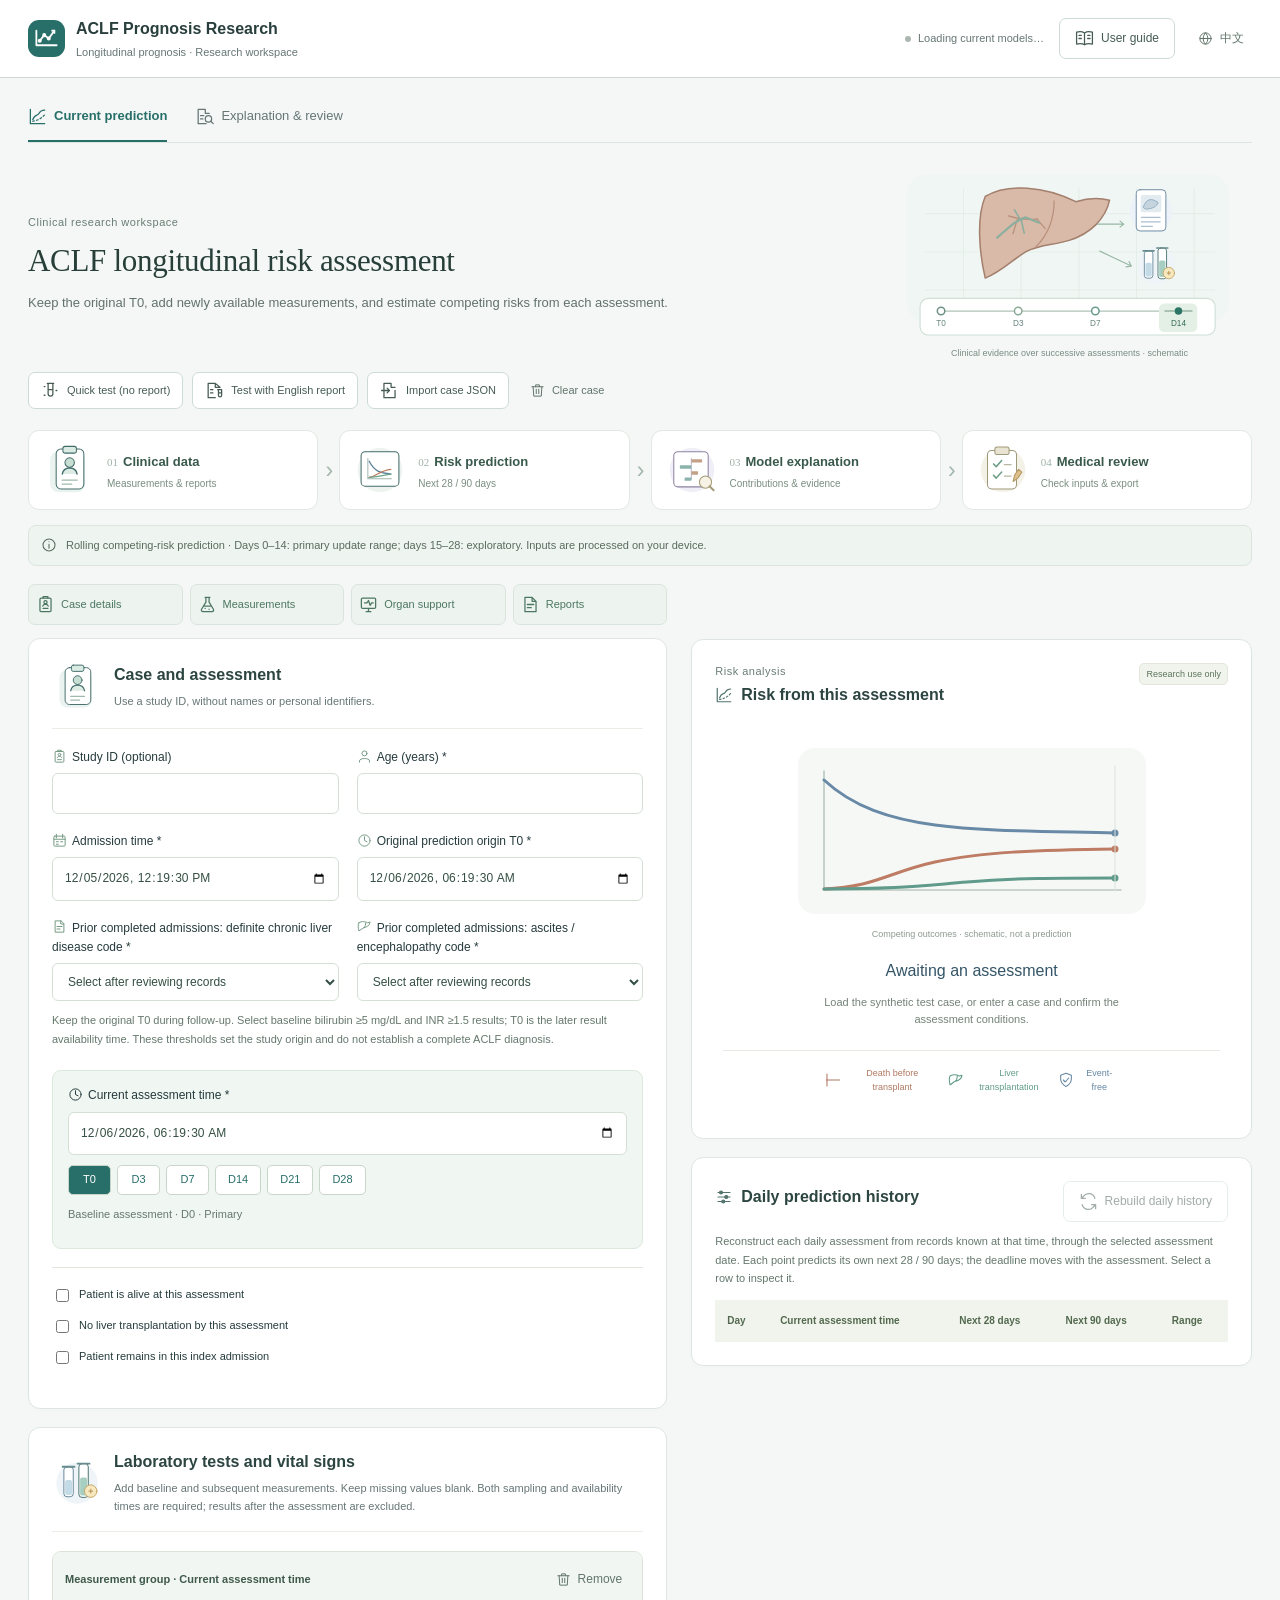
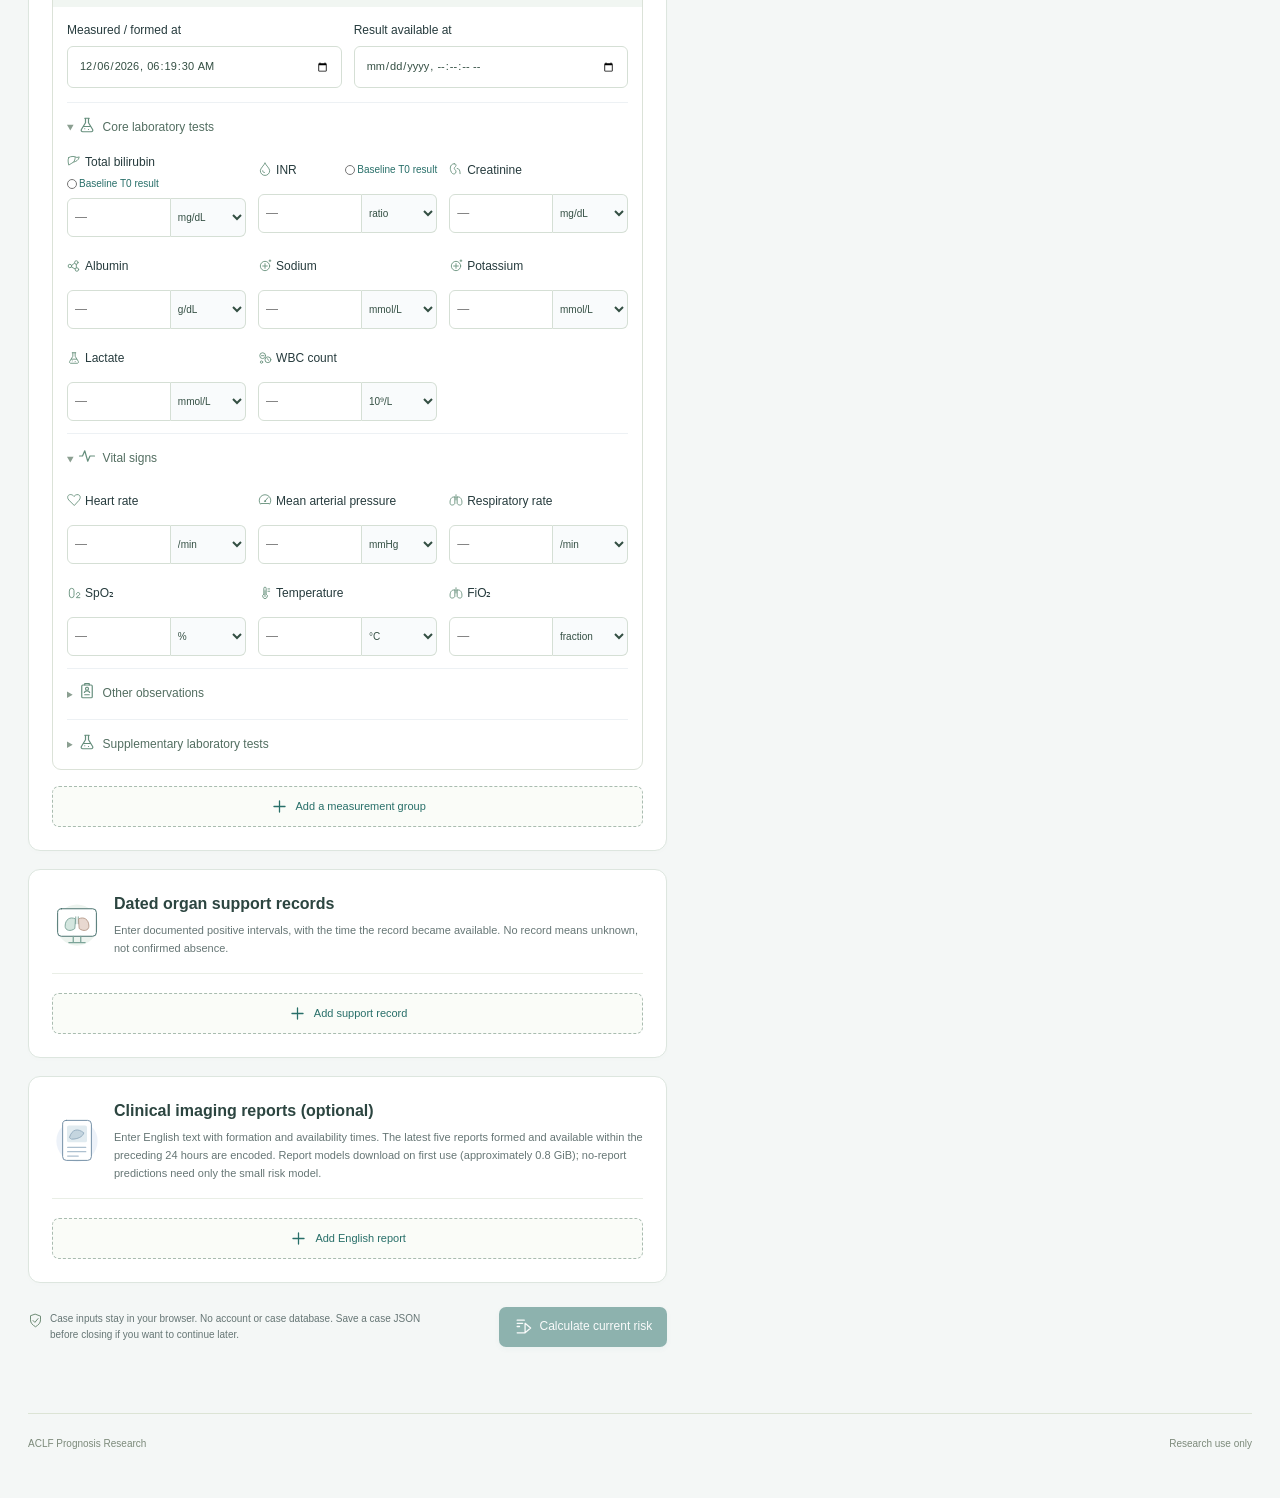
==== commit 87f21eb5: "Restore rounded panels and add clinical research illustrations" ====
--- a/rolling.html
+++ b/rolling.html
@@ -1,28 +1,28 @@
 <!doctype html>
-<html lang="en"><head><meta charset="utf-8"><meta name="viewport" content="width=device-width,initial-scale=1"><link rel="icon" href="./assets/research-mark.svg"><title>ACLF Prognosis Research</title><link rel="stylesheet" href="./site.css"><link rel="stylesheet" href="./rolling.css?v=20261025-2"><script type="module" src="./rolling-ui.mjs?v=20261101-1"></script><link rel="stylesheet" href="./research-ui.css?v=20261101-1"></head>
+<html lang="en"><head><meta charset="utf-8"><meta name="viewport" content="width=device-width,initial-scale=1"><link rel="icon" href="./assets/research-mark.svg"><title>ACLF Prognosis Research</title><link rel="stylesheet" href="./site.css"><link rel="stylesheet" href="./rolling.css?v=20261025-2"><script type="module" src="./rolling-ui.mjs?v=20261101-2"></script><link rel="stylesheet" href="./research-ui.css?v=20261101-1"><link rel="stylesheet" href="./illustrated-ui.css?v=20261101-2"></head>
 <body><header class="topbar"><a class="brand" href="./index.html"><span class="brand-icon" data-icon="clinical" aria-hidden="true"></span><span><strong data-t="brand"></strong><small data-t="subtitle"></small></span></a><div class="header-right"><span id="health" role="status" data-t="loading"></span><button id="guide" data-icon="book" class="secondary" data-t="guide"></button><button id="language" data-icon="language" class="text-button">中文</button></div></header>
 <main><nav class="tabs"><button id="predict-tab" data-icon="chart" class="active" data-t="prediction"></button><button id="evidence-tab" data-icon="evidence" data-t="evidenceTab"></button></nav>
-<div class="intro"><div><div class="eyebrow" data-t="workspaceLabel"></div><h1 data-t="headline"></h1><p data-t="intro"></p></div><div class="intro-actions"><button id="demo" data-icon="test" class="secondary" data-t="demo"></button><button id="demo-report" data-icon="report-test" class="secondary" data-t="demoReport"></button><button id="import" data-icon="import" class="secondary" data-t="import"></button><input id="import-file" type="file" accept=".json,application/json" hidden><button id="clear" data-icon="trash" class="text-button" data-t="clear"></button></div></div>
-<div class="build-note" data-icon="info" data-t="buildNote"></div><div id="demo-note" class="notice" hidden data-t="demoNote"></div><div id="error" class="error" role="alert" hidden></div>
+<div class="intro"><div class="intro-copy"><div class="eyebrow" data-t="workspaceLabel"></div><h1 data-t="headline"></h1><p data-t="intro"></p></div><figure class="intro-visual"><img src="./assets/illustrations/clinical-overview.svg" width="445" height="235" alt="" aria-hidden="true"><figcaption data-t="overviewCaption"></figcaption></figure><div class="intro-actions"><button id="demo" data-icon="test" class="secondary" data-t="demo"></button><button id="demo-report" data-icon="report-test" class="secondary" data-t="demoReport"></button><button id="import" data-icon="import" class="secondary" data-t="import"></button><input id="import-file" type="file" accept=".json,application/json" hidden><button id="clear" data-icon="trash" class="text-button" data-t="clear"></button></div></div>
+<ol class="visual-workflow" aria-label="Research workflow"><li><img src="./assets/illustrations/case.svg" width="62" height="62" alt="" aria-hidden="true"><div><span class="flow-number">01</span><strong data-t="flowData"></strong><small data-t="flowDataDetail"></small></div></li><li><img src="./assets/illustrations/risk.svg" width="62" height="62" alt="" aria-hidden="true"><div><span class="flow-number">02</span><strong data-t="flowRisk"></strong><small data-t="flowRiskDetail"></small></div></li><li><img src="./assets/illustrations/explanation.svg" width="62" height="62" alt="" aria-hidden="true"><div><span class="flow-number">03</span><strong data-t="flowExplain"></strong><small data-t="flowExplainDetail"></small></div></li><li><img src="./assets/illustrations/review.svg" width="62" height="62" alt="" aria-hidden="true"><div><span class="flow-number">04</span><strong data-t="flowReview"></strong><small data-t="flowReviewDetail"></small></div></li></ol><div class="build-note" data-icon="info" data-t="buildNote"></div><div id="demo-note" class="notice" hidden data-t="demoNote"></div><div id="error" class="error" role="alert" hidden></div>
 <section id="predict-view"><div class="workspace"><form id="rolling-form"><nav class="form-index" aria-label="Case sections"><a href="#case-panel" data-icon="case" data-t="caseNav"></a><a href="#measurement-panel" data-icon="flask" data-t="measurementNav"></a><a href="#support-panel" data-icon="support" data-t="supportNav"></a><a href="#report-panel" data-icon="report" data-t="reportNav"></a></nav>
-<section id="case-panel" class="panel"><div class="section-title"><span class="step" data-icon="case" aria-hidden="true"></span><div><h2 data-t="caseTitle"></h2><p data-t="caseHelp"></p></div></div><div class="form-grid">
-<label><span data-t="caseId"></span><input id="case-id" maxlength="80" autocomplete="off"></label><label><span data-t="age"></span> *<input id="age" type="number" min="18" max="120" required></label>
-<label><span data-t="admission"></span> *<input id="admission" type="datetime-local" step="1" required></label><label><span data-t="t0"></span> *<input id="baseline" type="datetime-local" step="1" required></label>
-<label><span data-t="prior"></span> *<select id="prior" required></select></label><label><span data-t="decomp"></span> *<select id="decomp" required></select></label></div><p class="field-help" data-t="t0Help"></p>
+<section id="case-panel" class="panel"><div class="section-title"><span class="step illustrated-step" aria-hidden="true"><img src="./assets/illustrations/case.svg" width="50" height="50" alt=""></span><div><h2 data-t="caseTitle"></h2><p data-t="caseHelp"></p></div></div><div class="form-grid">
+<label><span data-icon="case" data-t="caseId"></span><input id="case-id" maxlength="80" autocomplete="off"></label><label><span data-icon="person" data-t="age"></span> *<input id="age" type="number" min="18" max="120" required></label>
+<label><span data-icon="calendar" data-t="admission"></span> *<input id="admission" type="datetime-local" step="1" required></label><label><span data-icon="clock" data-t="t0"></span> *<input id="baseline" type="datetime-local" step="1" required></label>
+<label><span data-icon="report" data-t="prior"></span> *<select id="prior" required></select></label><label><span data-icon="liver" data-t="decomp"></span> *<select id="decomp" required></select></label></div><p class="field-help" data-t="t0Help"></p>
 <div class="assessment-box"><label class="assessment-label" data-icon="clock"><span data-t="assessment"></span> *<input id="assessment" type="datetime-local" step="1" required></label><div class="day-shortcuts"><button type="button" data-day="0">T0</button><button type="button" data-day="3">D3</button><button type="button" data-day="7">D7</button><button type="button" data-day="14">D14</button><button type="button" data-day="21">D21</button><button type="button" data-day="28">D28</button></div><p id="day-label" class="field-help"></p></div>
 <div class="review-checks"><label><input id="alive" type="checkbox" required><span data-t="alive"></span></label><label><input id="no-lt" type="checkbox" required><span data-t="noLt"></span></label><label><input id="inpatient" type="checkbox" required><span data-t="inpatient"></span></label></div></section>
-<section id="measurement-panel" class="panel"><div class="section-title"><span class="step" data-icon="flask" aria-hidden="true"></span><div><h2 data-t="measurementTitle"></h2><p data-t="measurementHelp"></p></div></div><div id="batches"></div><button id="add-batch" data-icon="plus" type="button" class="add-button" data-t="addBatch"></button></section>
-<section id="support-panel" class="panel"><div class="section-title"><span class="step" data-icon="support" aria-hidden="true"></span><div><h2 data-t="supportTitle"></h2><p data-t="supportHelp"></p></div></div><div id="supports"></div><button id="add-support" data-icon="plus" type="button" class="add-button" data-t="addSupport"></button></section>
-<section id="report-panel" class="panel"><div class="section-title"><span class="step" data-icon="report" aria-hidden="true"></span><div><h2 data-t="reportTitle"></h2><p data-t="reportHelp"></p></div></div><div id="reports"></div><button id="add-report" data-icon="plus" type="button" class="add-button" data-t="addReport"></button></section>
+<section id="measurement-panel" class="panel"><div class="section-title"><span class="step illustrated-step" aria-hidden="true"><img src="./assets/illustrations/labs.svg" width="50" height="50" alt=""></span><div><h2 data-t="measurementTitle"></h2><p data-t="measurementHelp"></p></div></div><div id="batches"></div><button id="add-batch" data-icon="plus" type="button" class="add-button" data-t="addBatch"></button></section>
+<section id="support-panel" class="panel"><div class="section-title"><span class="step illustrated-step" aria-hidden="true"><img src="./assets/illustrations/support.svg" width="50" height="50" alt=""></span><div><h2 data-t="supportTitle"></h2><p data-t="supportHelp"></p></div></div><div id="supports"></div><button id="add-support" data-icon="plus" type="button" class="add-button" data-t="addSupport"></button></section>
+<section id="report-panel" class="panel"><div class="section-title"><span class="step illustrated-step" aria-hidden="true"><img src="./assets/illustrations/report.svg" width="50" height="50" alt=""></span><div><h2 data-t="reportTitle"></h2><p data-t="reportHelp"></p></div></div><div id="reports"></div><button id="add-report" data-icon="plus" type="button" class="add-button" data-t="addReport"></button></section>
 <div class="submit-bar"><p data-icon="shield" data-t="privacy"></p><button id="predict" data-icon="run" type="submit" class="primary" disabled data-t="generate"></button></div></form>
-<aside class="results-column"><section class="panel"><div class="result-head"><div><div class="eyebrow" data-t="assessmentLabel"></div><h2 data-icon="chart" data-t="riskTitle"></h2></div><span id="scope" class="tag" data-t="research"></span></div><div id="empty" class="empty-state"><div class="empty-symbol" data-icon="chart" aria-hidden="true"></div><h3 data-t="empty"></h3><p data-t="emptyHelp"></p><ol class="empty-workflow"><li data-icon="case" data-t="workflowData"></li><li data-icon="chart" data-t="workflowRisk"></li><li data-icon="review" data-t="workflowReview"></li></ol></div>
+<aside class="results-column"><section class="panel"><div class="result-head"><div><div class="eyebrow" data-t="assessmentLabel"></div><h2 data-icon="chart" data-t="riskTitle"></h2></div><span id="scope" class="tag" data-t="research"></span></div><div id="empty" class="empty-state"><figure class="outcomes-illustration"><img src="./assets/illustrations/competing-outcomes.svg" width="360" height="185" alt="" aria-hidden="true"><figcaption data-t="outcomesSchematic"></figcaption></figure><h3 data-t="empty"></h3><p data-t="emptyHelp"></p><div class="outcome-labels"><span class="death-key" data-icon="flat-pulse" data-t="death"></span><span class="transplant-key" data-icon="liver" data-t="transplant"></span><span class="free-key" data-icon="shield" data-t="free"></span></div></div>
 <div id="results" hidden><div id="result-time" class="case-line"></div><p class="risk-definition field-help" data-t="riskDefinition"></p><div id="risk-cards" class="risk-grid"></div><div class="chart-head"><h3 data-icon="chart" data-t="curves"></h3><select id="curve-horizon"><option value="28">28 days</option><option value="90">90 days</option></select></div><div class="legend"><span class="death-key" data-t="death"></span><span class="transplant-key" data-t="transplant"></span><span class="free-key" data-t="free"></span></div><svg id="rolling-chart" viewBox="0 0 500 300" role="img"></svg><p class="field-help" data-t="curveHelp"></p><div id="coverage" class="quality-grid"></div><p id="warnings" class="notice" hidden></p><button id="open-evidence" data-icon="evidence" type="button" class="explanation-entry" data-t="openEvidence"></button><div class="export-actions"><button id="export" data-icon="download" class="secondary" data-t="export"></button><button id="csv" data-icon="table" class="secondary" data-t="csv"></button><button id="print" data-icon="print" class="text-button" data-t="print"></button></div><p id="model-id" class="field-help model-id"></p></div></section>
 <section class="panel"><div class="chart-head"><h2 data-icon="timeline" data-t="historyTitle"></h2><button id="daily" data-icon="refresh" class="secondary" disabled data-t="daily"></button></div><p class="field-help" data-t="historyHelp"></p><svg id="history-chart" viewBox="0 0 500 270" role="img" hidden></svg><div class="table-wrap"><table><thead><tr><th data-t="day"></th><th data-t="assessment"></th><th data-t="future28"></th><th data-t="future90"></th><th data-t="scope"></th></tr></thead><tbody id="history-rows"></tbody></table></div></section>
 </aside></div></section>
 <section id="evidence-view" hidden>
 <section class="panel explain-selection"><div><h2 data-icon="calendar" data-t="explainSelected"></h2><p id="explain-selected-time" class="field-help"></p></div><label><span data-t="assessment"></span><select id="explain-assessment"></select></label><label><span data-t="explainHorizon"></span><select id="explain-horizon"><option value="28">28 days</option><option value="90">90 days</option></select></label><button id="compute-explanation" data-icon="bars" class="primary" data-t="computeExplanation"></button></section>
-<div class="explanation-layout"><section class="panel attribution-panel"><h2 data-icon="bars" data-t="contributions"></h2><p class="field-help" data-t="contributionIntro"></p><div id="attribution-empty" class="notice" data-t="explanationPending"></div><div id="attribution-output" hidden><div id="attribution-summary" class="explanation-summary"></div><div class="contribution-legend"><span class="positive-key" data-t="raises"></span><span class="negative-key" data-t="lowers"></span><span data-t="pp"></span></div><div id="contribution-bars"></div><p id="contribution-balance" class="field-help"></p><p class="field-help" data-t="contributionHelp"></p><details class="all-contributions"><summary data-icon="table" data-t="allContributions"></summary><div class="table-wrap"><table><thead><tr><th data-t="indicator"></th><th data-t="value"></th><th data-t="contribution"></th><th data-t="evidenceTitle"></th></tr></thead><tbody id="contribution-rows"></tbody></table></div></details><div class="export-actions"><button id="export-explanation" data-icon="download" class="secondary" data-t="exportExplanation"></button><button id="print-explanation" data-icon="print" class="text-button" data-t="print"></button></div><p id="explanation-method" class="field-help model-id"></p></div></section>
-<section class="panel review-panel"><h2 data-icon="review" data-t="review"></h2><p class="field-help" data-t="reviewHelp"></p><div class="review-checks"><label><input id="check-time" type="checkbox"><span data-t="checkTime"></span></label><label><input id="check-units" type="checkbox"><span data-t="checkUnits"></span></label><label><input id="check-status" type="checkbox"><span data-t="checkStatus"></span></label></div><label><span data-t="reviewStatus"></span><select id="review-status"></select></label><label><span data-t="notes"></span><textarea id="review-notes" rows="6" maxlength="3000"></textarea></label><p class="field-help" data-t="reviewNote"></p><button id="export-review" data-icon="download" class="secondary" data-t="export"></button></section></div></section>
+<div class="explanation-layout"><section class="panel attribution-panel"><img class="panel-illustration" src="./assets/illustrations/explanation.svg" width="76" height="76" alt="" aria-hidden="true"><h2 data-icon="bars" data-t="contributions"></h2><p class="field-help" data-t="contributionIntro"></p><div id="attribution-empty" class="notice" data-t="explanationPending"></div><div id="attribution-output" hidden><div id="attribution-summary" class="explanation-summary"></div><div class="contribution-legend"><span class="positive-key" data-t="raises"></span><span class="negative-key" data-t="lowers"></span><span data-t="pp"></span></div><div id="contribution-bars"></div><p id="contribution-balance" class="field-help"></p><p class="field-help" data-t="contributionHelp"></p><details class="all-contributions"><summary data-icon="table" data-t="allContributions"></summary><div class="table-wrap"><table><thead><tr><th data-t="indicator"></th><th data-t="value"></th><th data-t="contribution"></th><th data-t="evidenceTitle"></th></tr></thead><tbody id="contribution-rows"></tbody></table></div></details><div class="export-actions"><button id="export-explanation" data-icon="download" class="secondary" data-t="exportExplanation"></button><button id="print-explanation" data-icon="print" class="text-button" data-t="print"></button></div><p id="explanation-method" class="field-help model-id"></p></div></section>
+<section class="panel review-panel"><img class="panel-illustration" src="./assets/illustrations/review.svg" width="76" height="76" alt="" aria-hidden="true"><h2 data-icon="review" data-t="review"></h2><p class="field-help" data-t="reviewHelp"></p><div class="review-checks"><label><input id="check-time" type="checkbox"><span data-t="checkTime"></span></label><label><input id="check-units" type="checkbox"><span data-t="checkUnits"></span></label><label><input id="check-status" type="checkbox"><span data-t="checkStatus"></span></label></div><label><span data-t="reviewStatus"></span><select id="review-status"></select></label><label><span data-t="notes"></span><textarea id="review-notes" rows="6" maxlength="3000"></textarea></label><p class="field-help" data-t="reviewNote"></p><button id="export-review" data-icon="download" class="secondary" data-t="export"></button></section></div></section>
 <section id="source-evidence" class="panel" hidden><h2 data-icon="evidence" data-t="evidenceTitle"></h2><div id="evidence-summary" class="build-note"></div><h3 data-icon="report" data-t="reportComparison"></h3><p data-t="explainHelp" class="field-help"></p><div id="report-effect" class="explanation-summary"></div><div class="table-wrap"><table><thead><tr><th data-t="indicator"></th><th data-t="value"></th><th data-t="measured"></th><th data-t="available"></th></tr></thead><tbody id="evidence-rows"></tbody></table></div><h3 data-icon="report" data-t="usedReports"></h3><div id="report-evidence"></div></section>
 <div id="progress" class="notice" role="status" aria-live="polite" hidden></div><footer><span data-t="brand"></span><span data-t="research"></span></footer></main>
 <dialog id="guide-dialog"><div class="guide-head"><h2 data-t="guide"></h2><button id="close-guide" data-icon="close" class="secondary" data-t="close"></button></div><div id="guide-content"></div><button id="guide-demo" data-icon="test" class="primary" data-t="guideDemo"></button></dialog>
--- a/illustrated-ui.css
+++ b/illustrated-ui.css
@@ -0,0 +1,146 @@
+/* Rounded research UI with meaningful, local vector illustrations. */
+:root { background:#f4f7f6; --teal:#286f69; --border:#dce6e1; }
+.brand-icon { border-radius:11px; }
+.intro { display:grid; grid-template-columns:minmax(0,1.4fr) minmax(280px,.85fr); align-items:center; column-gap:32px; row-gap:12px; margin:17px 0 19px; }
+.intro>div:first-child { flex:none; }
+.intro-copy { max-width:700px; }
+.intro h1 { font-size:31px; line-height:1.35; margin-top:9px; }
+.intro p { font-size:13px; max-width:650px; }
+.intro-visual { margin:0; justify-self:end; width:min(100%,365px); text-align:center; }
+.intro-visual img { display:block; width:100%; height:auto; max-height:176px; }
+.intro-visual figcaption { font-size:9px; color:#798c82; margin-top:2px; }
+.intro-actions { grid-column:1/-1; width:100%; gap:9px; }
+.intro-actions .secondary,.intro-actions .text-button { border-radius:7px; padding:8px 12px; }
+.primary,.secondary,.text-button,.add-button { border-radius:7px; }
+button[data-icon]::before,a[data-icon]::before { width:19px; height:19px; flex-basis:19px; }
+.primary { background:#286f69; box-shadow:0 2px 6px #286f6915; }
+.secondary { border-color:#ccdcd4; }
+.secondary:hover:not(:disabled) { background:#eef5f0; }
+.build-note { border:1px solid #dde6de; border-radius:8px; background:#eef4ef; margin-bottom:18px; }
+.visual-workflow { display:grid; grid-template-columns:repeat(4,minmax(0,1fr)); margin:0 0 15px; padding:0; gap:21px; list-style:none; }
+.visual-workflow li { position:relative; display:flex; align-items:center; gap:11px; min-width:0; background:#fff; border:1px solid #e1e8e1; border-radius:11px; padding:12px 13px; }
+.visual-workflow li:not(:last-child)::after { content:'›'; position:absolute; right:-16px; top:50%; transform:translateY(-50%); color:#a2b7aa; font-size:23px; line-height:1; }
+.visual-workflow img { display:block; width:54px; height:54px; flex:0 0 54px; }
+.visual-workflow li>div { min-width:0; }
+.flow-number { font-family:Georgia,serif; color:#a0b2a6; font-size:11px; display:inline-block; margin-right:5px; }
+.visual-workflow strong { font-size:13px; font-weight:600; color:#39594c; }
+.visual-workflow small { display:block; margin-top:3px; color:#7b8e81; font-size:10px; line-height:1.5; }
+.panel { border-radius:12px; border-color:#dde6df; box-shadow:0 2px 6px #304c3a03; }
+.section-title { gap:12px; align-items:center; padding-bottom:16px; margin-bottom:19px; border-color:#e9eee6; }
+.section-title>div { flex:1; min-width:0; }
+.section-title h2 { margin-bottom:5px; }
+.step.illustrated-step { display:block; flex:0 0 50px; width:50px; height:50px; }
+.step.illustrated-step::before { display:none; }
+.step img { display:block; width:50px; height:50px; }
+.form-index { gap:7px; border:0; margin-bottom:13px; }
+.form-index a { border:1px solid #d9e5dc; background:#edf4ef; color:#4c7662; border-radius:7px; padding:10px 7px; gap:6px; }
+.form-index a::before { width:19px; height:19px; flex-basis:19px; }
+.form-index a:hover { border-color:#a8c3b0; background:#e2eee5; }
+.results-column { padding-top:55px; }
+input:not([type=checkbox]):not([type=radio]),select,textarea { border-radius:6px; }
+.form-grid>label>span[data-icon]::before { height:15px; width:15px; margin-right:5px; color:#769b85; }
+.assessment-box { background:#f0f6f1; border:1px solid #dce9dd; border-radius:9px; }
+.day-shortcuts button { border-radius:5px; }
+.batch,.report,.support-record { border-radius:9px; }
+.batch-header,.report-header { background:#f1f6f2; }
+.measure-input input { border-radius:6px 0 0 6px!important; }
+.measure-input select { border-radius:0 6px 6px 0!important; }
+.measurement-label { min-height:35px; align-items:center; flex-wrap:wrap; column-gap:3px; }
+.measurement-label>span[data-icon]::before { width:14px; height:14px; margin-right:4px; color:#6d9581; }
+.group-details>summary[data-icon]::before { width:18px; height:18px; color:#658e7c; }
+.group-details>summary { font-size:12px; }
+.tag { border-radius:5px; }
+.empty-state { padding:7px 8px 20px; }
+.outcomes-illustration { margin:0 auto; max-width:360px; }
+.outcomes-illustration img { display:block; width:100%; height:auto; }
+.outcomes-illustration figcaption { color:#8c9b90; font-size:9px; margin:2px 0 17px; }
+.empty-state h3 { margin:14px 0 8px; }
+.empty-state>p { font-size:11px; }
+.outcome-labels { display:flex; justify-content:center; flex-wrap:wrap; gap:9px; margin-top:21px; padding-top:15px; border-top:1px solid #e5ebe3; }
+.outcome-labels span { font-size:9px; display:inline-flex; align-items:center; gap:4px; }
+.outcome-labels span::before { width:16px; height:16px; }
+.outcome-labels .death-key { color:#b07862; }
+.outcome-labels .transplant-key { color:#609b88; }
+.outcome-labels .free-key { color:#6687a1; }
+.risk-card { border-radius:9px; background:#fcfaf7; border-color:#e8dfd4; border-top:2px solid #c59379; }
+.risk-other span[data-icon]::before { width:14px; height:14px; margin-right:3px; color:#729380; }
+.quality-grid { gap:8px; border:0; }
+.quality-grid>div { border:1px solid #e0e9dd; border-radius:8px; background:#f8fbf6; }
+.quality-grid>div:last-child { border-right:1px solid #e0e9dd; }
+.explanation-entry { border-radius:8px; }
+.explanation-summary { gap:8px; border:0; }
+.explanation-summary>div { border:1px solid #e0e7dc; border-radius:8px; background:#f3f8f1; }
+.explanation-summary>div:last-child { border-right:1px solid #e0e7dc; }
+.explanation-summary>div[data-icon]::before { width:18px; height:18px; margin-bottom:7px; color:#7b9c83; }
+.panel-illustration { width:68px; height:68px; float:right; margin:-6px -4px 8px 12px; }
+.review-checks { clear:both; }
+.attribution-panel #attribution-summary { clear:both; }
+.notice,.error { border-radius:8px; }
+dialog { border-radius:13px; }
+#history-rows button { border-radius:5px; }
+/* Keep the illustration-led overview on the input screen; give analysis room. */
+body:has(#evidence-tab.active) .intro-copy,
+body:has(#evidence-tab.active) .intro-visual,
+body:has(#evidence-tab.active) .visual-workflow,
+body:has(#evidence-tab.active) .build-note[data-t="buildNote"] { display:none; }
+body:has(#evidence-tab.active) .intro { display:block; margin:12px 0 16px; }
+@media(max-width:1100px) {
+  .intro>div:first-child { flex-basis:auto; }
+  .intro { grid-template-columns:minmax(0,1.25fr) minmax(240px,.8fr); column-gap:22px; }
+  .intro h1 { font-size:28px; }
+  .visual-workflow { gap:16px; }
+  .visual-workflow li { padding:10px 9px; gap:7px; }
+  .visual-workflow img { width:44px; height:44px; flex-basis:44px; }
+  .visual-workflow strong { font-size:11px; }
+  .visual-workflow small { font-size:9px; }
+  .visual-workflow li:not(:last-child)::after { right:-13px; }
+}
+@media(max-width:760px) {
+  .brand-icon { border-radius:9px; }
+  .intro { grid-template-columns:minmax(0,1fr); gap:12px; margin-top:18px; }
+  .intro h1 { font-size:26px; }
+  .intro-visual { width:260px; max-width:85%; justify-self:center; }
+  .intro-visual img { max-height:133px; }
+  .intro-visual figcaption { font-size:8px; }
+  .intro-actions { justify-content:center; }
+  .intro-actions .secondary,.intro-actions .text-button { padding:7px 9px; }
+  .visual-workflow { grid-template-columns:repeat(2,minmax(0,1fr)); gap:9px; }
+  .visual-workflow li { padding:9px 8px; gap:6px; border-radius:9px; }
+  .visual-workflow li::after { display:none; }
+  .visual-workflow img { width:43px; height:43px; flex-basis:43px; }
+  .visual-workflow strong { font-size:11px; }
+  .visual-workflow small { font-size:8px; }
+  .flow-number { display:block; font-size:9px; line-height:1.3; margin-bottom:2px; }
+  .panel { border-radius:11px; }
+  .section-title { gap:9px; }
+  .step.illustrated-step,.step img { height:44px; width:44px; flex-basis:44px; }
+  .results-column { padding-top:0; }
+  .form-index a { font-size:9px; padding:9px 4px; gap:3px; }
+  .form-index a::before { height:16px; width:16px; flex-basis:16px; }
+  .measurement-label { min-height:43px; }
+  .form-grid>label>span[data-icon]::before { height:13px; width:13px; margin-right:3px; }
+  .quality-grid>div { border-bottom:1px solid #e0e9dd!important; border-right:1px solid #e0e9dd!important; }
+  .explanation-summary>div { padding:10px; }
+  .panel-illustration { width:58px; height:58px; margin-left:8px; }
+  .outcomes-illustration { max-width:310px; }
+}
+@media print {
+  .intro-visual,.visual-workflow,.panel-illustration,.outcomes-illustration,.outcome-labels { display:none!important; }
+  .results-column { padding-top:0; }
+  .panel,.risk-card { box-shadow:none; background:white; }
+}
+
+[data-icon="person"]{--ui-icon:url("data:image/svg+xml,%3Csvg%20xmlns%3D%22http%3A%2F%2Fwww.w3.org%2F2000%2Fsvg%22%20viewBox%3D%220%200%2024%2024%22%20fill%3D%22none%22%20stroke%3D%22black%22%20stroke-width%3D%221.6%22%20stroke-linecap%3D%22round%22%20stroke-linejoin%3D%22round%22%3E%3Ccircle%20cx%3D%2212%22%20cy%3D%227%22%20r%3D%224%22%2F%3E%3Cpath%20d%3D%22M4%2021v-2c0-5%2016-5%2016%200v2%22%2F%3E%3C%2Fsvg%3E");}
+[data-icon="liver"]{--ui-icon:url("data:image/svg+xml,%3Csvg%20xmlns%3D%22http%3A%2F%2Fwww.w3.org%2F2000%2Fsvg%22%20viewBox%3D%220%200%2024%2024%22%20fill%3D%22none%22%20stroke%3D%22black%22%20stroke-width%3D%221.6%22%20stroke-linecap%3D%22round%22%20stroke-linejoin%3D%22round%22%3E%3Cpath%20d%3D%22M3%206c5-3%2010-2%2014%200l4-1c-1%206-6%208-10%209-3%201-5%204-8%205-1-5-2-9%200-13zM14%206c0%203-1%206-3%208%22%2F%3E%3C%2Fsvg%3E");}
+[data-icon="kidney"]{--ui-icon:url("data:image/svg+xml,%3Csvg%20xmlns%3D%22http%3A%2F%2Fwww.w3.org%2F2000%2Fsvg%22%20viewBox%3D%220%200%2024%2024%22%20fill%3D%22none%22%20stroke%3D%22black%22%20stroke-width%3D%221.6%22%20stroke-linecap%3D%22round%22%20stroke-linejoin%3D%22round%22%3E%3Cpath%20d%3D%22M9%203C3%203%201%209%203%2015c2%207%208%207%209%202%20.5-3-3-4-3-6s3-3%203-5-1-3-3-3zM14%2011c4%200%205%204%205%209%22%2F%3E%3C%2Fsvg%3E");}
+[data-icon="drop"]{--ui-icon:url("data:image/svg+xml,%3Csvg%20xmlns%3D%22http%3A%2F%2Fwww.w3.org%2F2000%2Fsvg%22%20viewBox%3D%220%200%2024%2024%22%20fill%3D%22none%22%20stroke%3D%22black%22%20stroke-width%3D%221.6%22%20stroke-linecap%3D%22round%22%20stroke-linejoin%3D%22round%22%3E%3Cpath%20d%3D%22M12%202c-2%204-8%209-8%2013a8%208%200%200%200%2016%200c0-4-6-9-8-13zM8%2015c0%202%201%203%203%203%22%2F%3E%3C%2Fsvg%3E");}
+[data-icon="protein"]{--ui-icon:url("data:image/svg+xml,%3Csvg%20xmlns%3D%22http%3A%2F%2Fwww.w3.org%2F2000%2Fsvg%22%20viewBox%3D%220%200%2024%2024%22%20fill%3D%22none%22%20stroke%3D%22black%22%20stroke-width%3D%221.6%22%20stroke-linecap%3D%22round%22%20stroke-linejoin%3D%22round%22%3E%3Ccircle%20cx%3D%225%22%20cy%3D%2212%22%20r%3D%223%22%2F%3E%3Ccircle%20cx%3D%2216%22%20cy%3D%226%22%20r%3D%223%22%2F%3E%3Ccircle%20cx%3D%2217%22%20cy%3D%2218%22%20r%3D%223%22%2F%3E%3Cpath%20d%3D%22m8%2011%205-4m-5%207%206%203m2-8v6%22%2F%3E%3C%2Fsvg%3E");}
+[data-icon="ion"]{--ui-icon:url("data:image/svg+xml,%3Csvg%20xmlns%3D%22http%3A%2F%2Fwww.w3.org%2F2000%2Fsvg%22%20viewBox%3D%220%200%2024%2024%22%20fill%3D%22none%22%20stroke%3D%22black%22%20stroke-width%3D%221.6%22%20stroke-linecap%3D%22round%22%20stroke-linejoin%3D%22round%22%3E%3Ccircle%20cx%3D%2212%22%20cy%3D%2212%22%20r%3D%228%22%2F%3E%3Cpath%20d%3D%22M8%2012h8m-4-4v8M19%203h3m-1.5-1.5v3%22%2F%3E%3C%2Fsvg%3E");}
+[data-icon="cells"]{--ui-icon:url("data:image/svg+xml,%3Csvg%20xmlns%3D%22http%3A%2F%2Fwww.w3.org%2F2000%2Fsvg%22%20viewBox%3D%220%200%2024%2024%22%20fill%3D%22none%22%20stroke%3D%22black%22%20stroke-width%3D%221.6%22%20stroke-linecap%3D%22round%22%20stroke-linejoin%3D%22round%22%3E%3Ccircle%20cx%3D%228%22%20cy%3D%228%22%20r%3D%225%22%2F%3E%3Ccircle%20cx%3D%2217%22%20cy%3D%2215%22%20r%3D%225%22%2F%3E%3Ccircle%20cx%3D%226%22%20cy%3D%2219%22%20r%3D%222%22%2F%3E%3Cpath%20d%3D%22M6%208h4m6%205%202%203%22%2F%3E%3C%2Fsvg%3E");}
+[data-icon="heart"]{--ui-icon:url("data:image/svg+xml,%3Csvg%20xmlns%3D%22http%3A%2F%2Fwww.w3.org%2F2000%2Fsvg%22%20viewBox%3D%220%200%2024%2024%22%20fill%3D%22none%22%20stroke%3D%22black%22%20stroke-width%3D%221.6%22%20stroke-linecap%3D%22round%22%20stroke-linejoin%3D%22round%22%3E%3Cpath%20d%3D%22M12%2021%203%2012C-3%204%207-1%2012%206c5-7%2015-2%209%206z%22%2F%3E%3C%2Fsvg%3E");}
+[data-icon="gauge"]{--ui-icon:url("data:image/svg+xml,%3Csvg%20xmlns%3D%22http%3A%2F%2Fwww.w3.org%2F2000%2Fsvg%22%20viewBox%3D%220%200%2024%2024%22%20fill%3D%22none%22%20stroke%3D%22black%22%20stroke-width%3D%221.6%22%20stroke-linecap%3D%22round%22%20stroke-linejoin%3D%22round%22%3E%3Cpath%20d%3D%22M4%2019a10%2010%200%201%201%2016%200M5%2018h14M12%2014l5-6%22%2F%3E%3Ccircle%20cx%3D%2212%22%20cy%3D%2214%22%20r%3D%221%22%2F%3E%3C%2Fsvg%3E");}
+[data-icon="lungs"]{--ui-icon:url("data:image/svg+xml,%3Csvg%20xmlns%3D%22http%3A%2F%2Fwww.w3.org%2F2000%2Fsvg%22%20viewBox%3D%220%200%2024%2024%22%20fill%3D%22none%22%20stroke%3D%22black%22%20stroke-width%3D%221.6%22%20stroke-linecap%3D%22round%22%20stroke-linejoin%3D%22round%22%3E%3Cpath%20d%3D%22M12%203v9M10%207C4%205%201%2012%202%2018c0%204%207%203%208%200V7zm4%200c6-2%209%205%208%2011%200%204-7%203-8%200V7z%22%2F%3E%3C%2Fsvg%3E");}
+[data-icon="oxygen"]{--ui-icon:url("data:image/svg+xml,%3Csvg%20xmlns%3D%22http%3A%2F%2Fwww.w3.org%2F2000%2Fsvg%22%20viewBox%3D%220%200%2024%2024%22%20fill%3D%22none%22%20stroke%3D%22black%22%20stroke-width%3D%221.6%22%20stroke-linecap%3D%22round%22%20stroke-linejoin%3D%22round%22%3E%3Cpath%20d%3D%22M4%208a4%204%200%200%201%208%200v8a4%204%200%200%201-8%200zM16%2014c0-4%206-4%206%200%200%202-6%204-6%206h6%22%2F%3E%3C%2Fsvg%3E");}
+[data-icon="thermometer"]{--ui-icon:url("data:image/svg+xml,%3Csvg%20xmlns%3D%22http%3A%2F%2Fwww.w3.org%2F2000%2Fsvg%22%20viewBox%3D%220%200%2024%2024%22%20fill%3D%22none%22%20stroke%3D%22black%22%20stroke-width%3D%221.6%22%20stroke-linecap%3D%22round%22%20stroke-linejoin%3D%22round%22%3E%3Cpath%20d%3D%22M10%2014V4a2%202%200%200%201%204%200v10a4%204%200%201%201-4%200zM12%208v10M17%205h3m-3%204h3%22%2F%3E%3C%2Fsvg%3E");}
+[data-icon="flat-pulse"]{--ui-icon:url("data:image/svg+xml,%3Csvg%20xmlns%3D%22http%3A%2F%2Fwww.w3.org%2F2000%2Fsvg%22%20viewBox%3D%220%200%2024%2024%22%20fill%3D%22none%22%20stroke%3D%22black%22%20stroke-width%3D%221.6%22%20stroke-linecap%3D%22round%22%20stroke-linejoin%3D%22round%22%3E%3Cpath%20d%3D%22M2%2012h20M3%203v18%22%2F%3E%3C%2Fsvg%3E");}
+[data-icon="reference"]{--ui-icon:url("data:image/svg+xml,%3Csvg%20xmlns%3D%22http%3A%2F%2Fwww.w3.org%2F2000%2Fsvg%22%20viewBox%3D%220%200%2024%2024%22%20fill%3D%22none%22%20stroke%3D%22black%22%20stroke-width%3D%221.6%22%20stroke-linecap%3D%22round%22%20stroke-linejoin%3D%22round%22%3E%3Ccircle%20cx%3D%228%22%20cy%3D%227%22%20r%3D%223%22%2F%3E%3Cpath%20d%3D%22M2%2021v-3c0-6%2012-6%2012%200v3m2-17a3%203%200%200%201%200%206m2%203c3%200%204%202%204%205v3%22%2F%3E%3C%2Fsvg%3E");}
